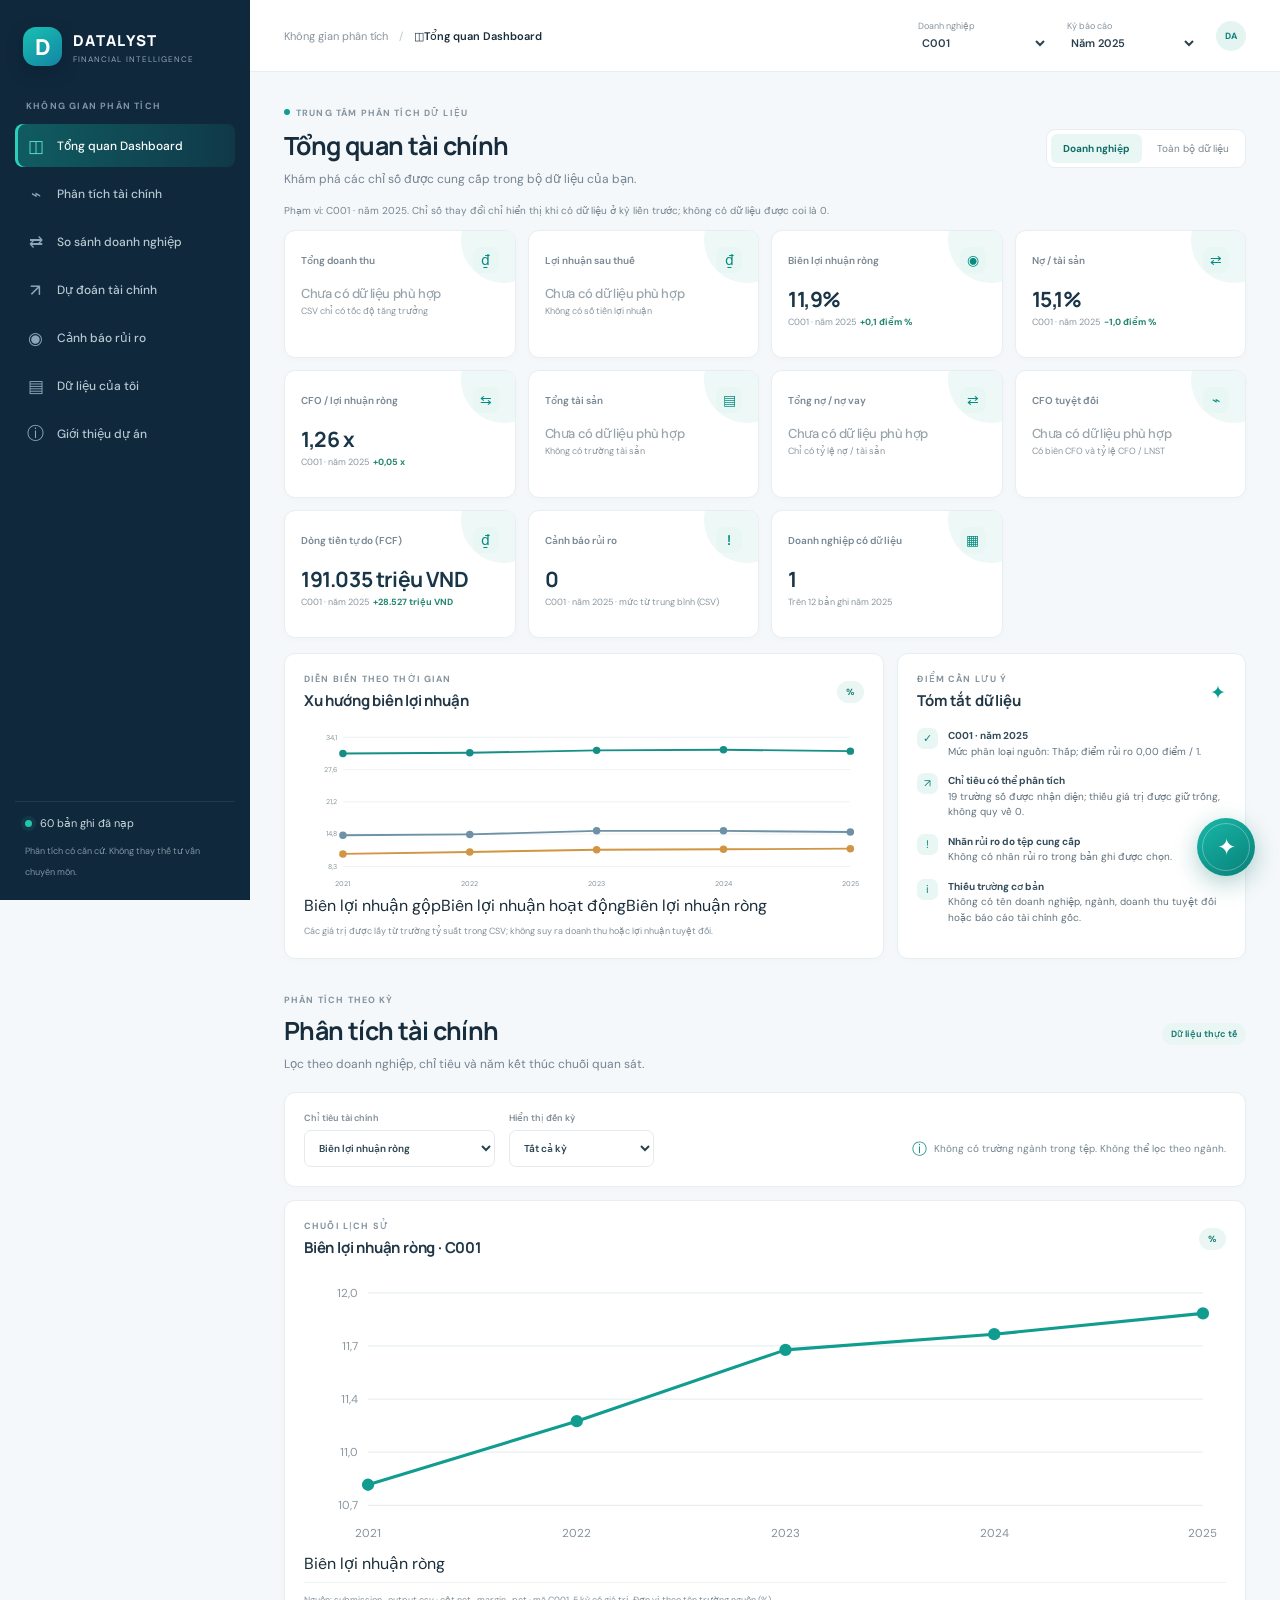
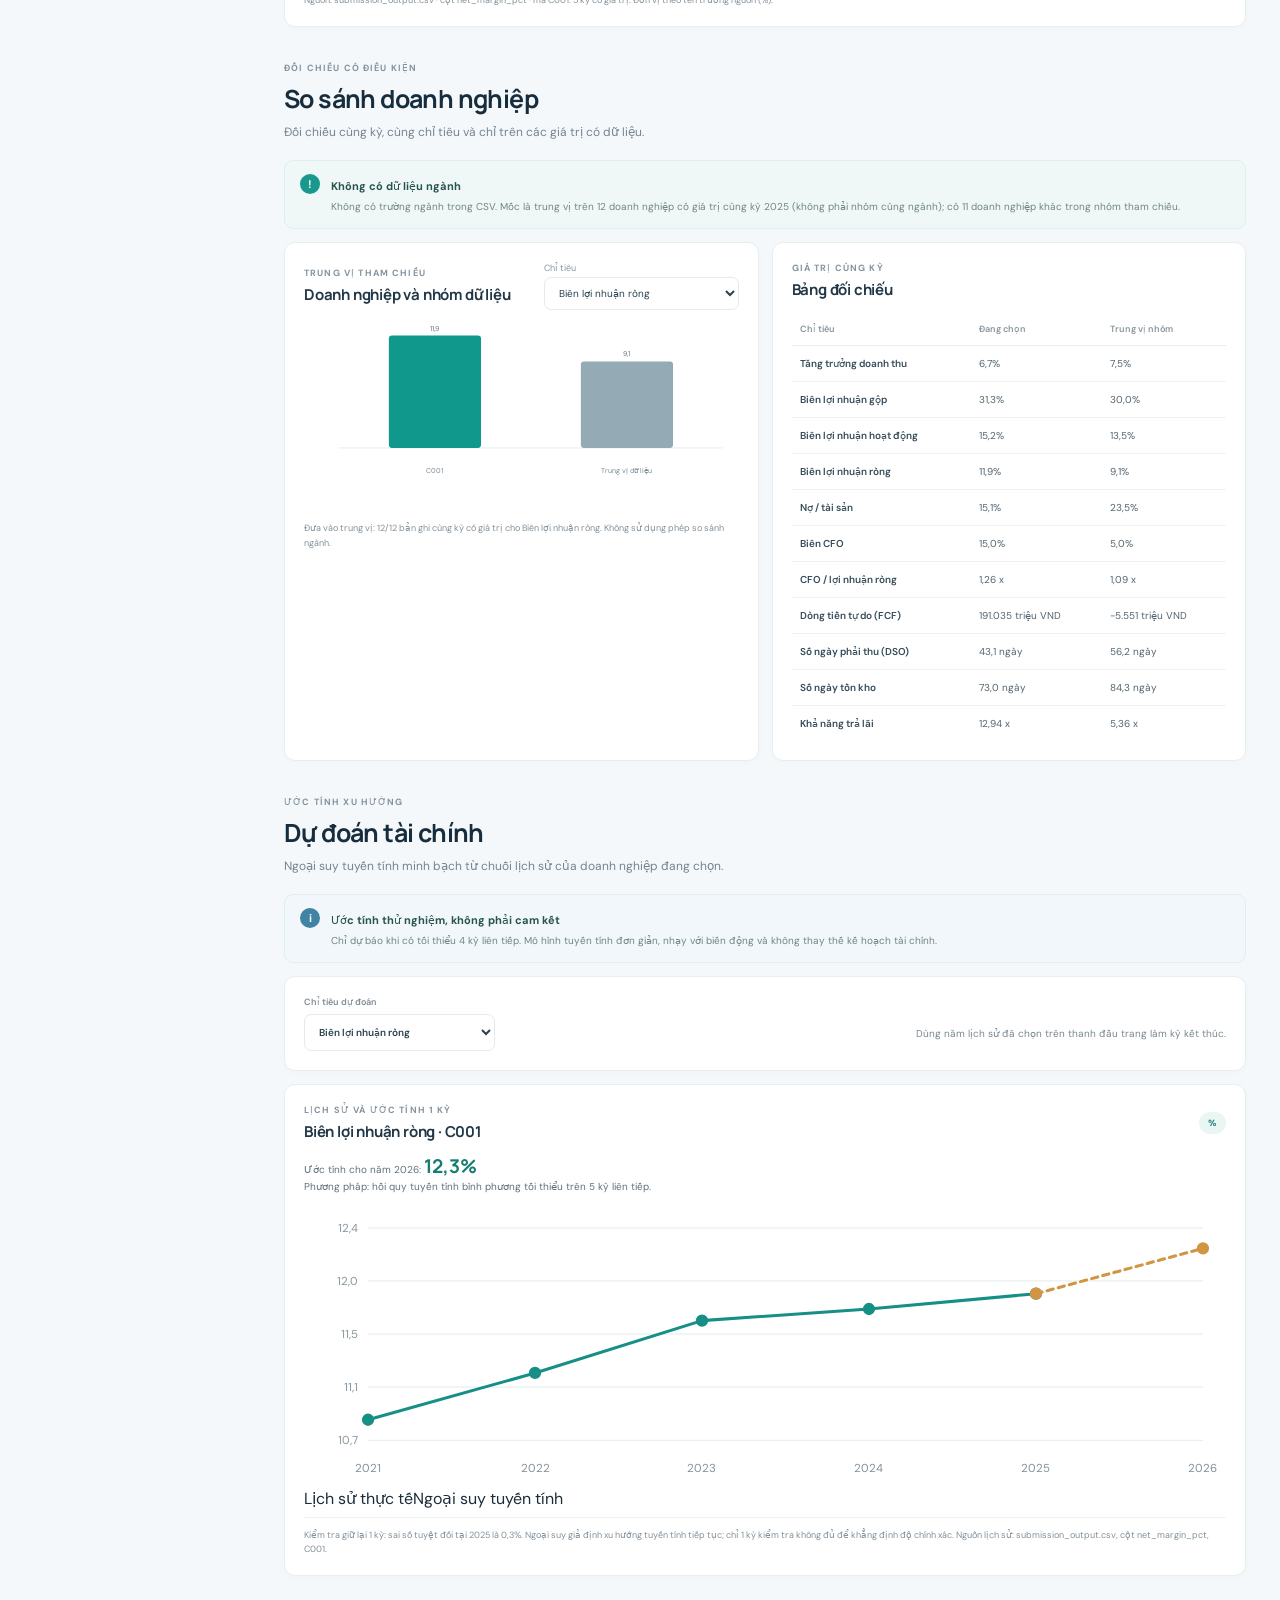
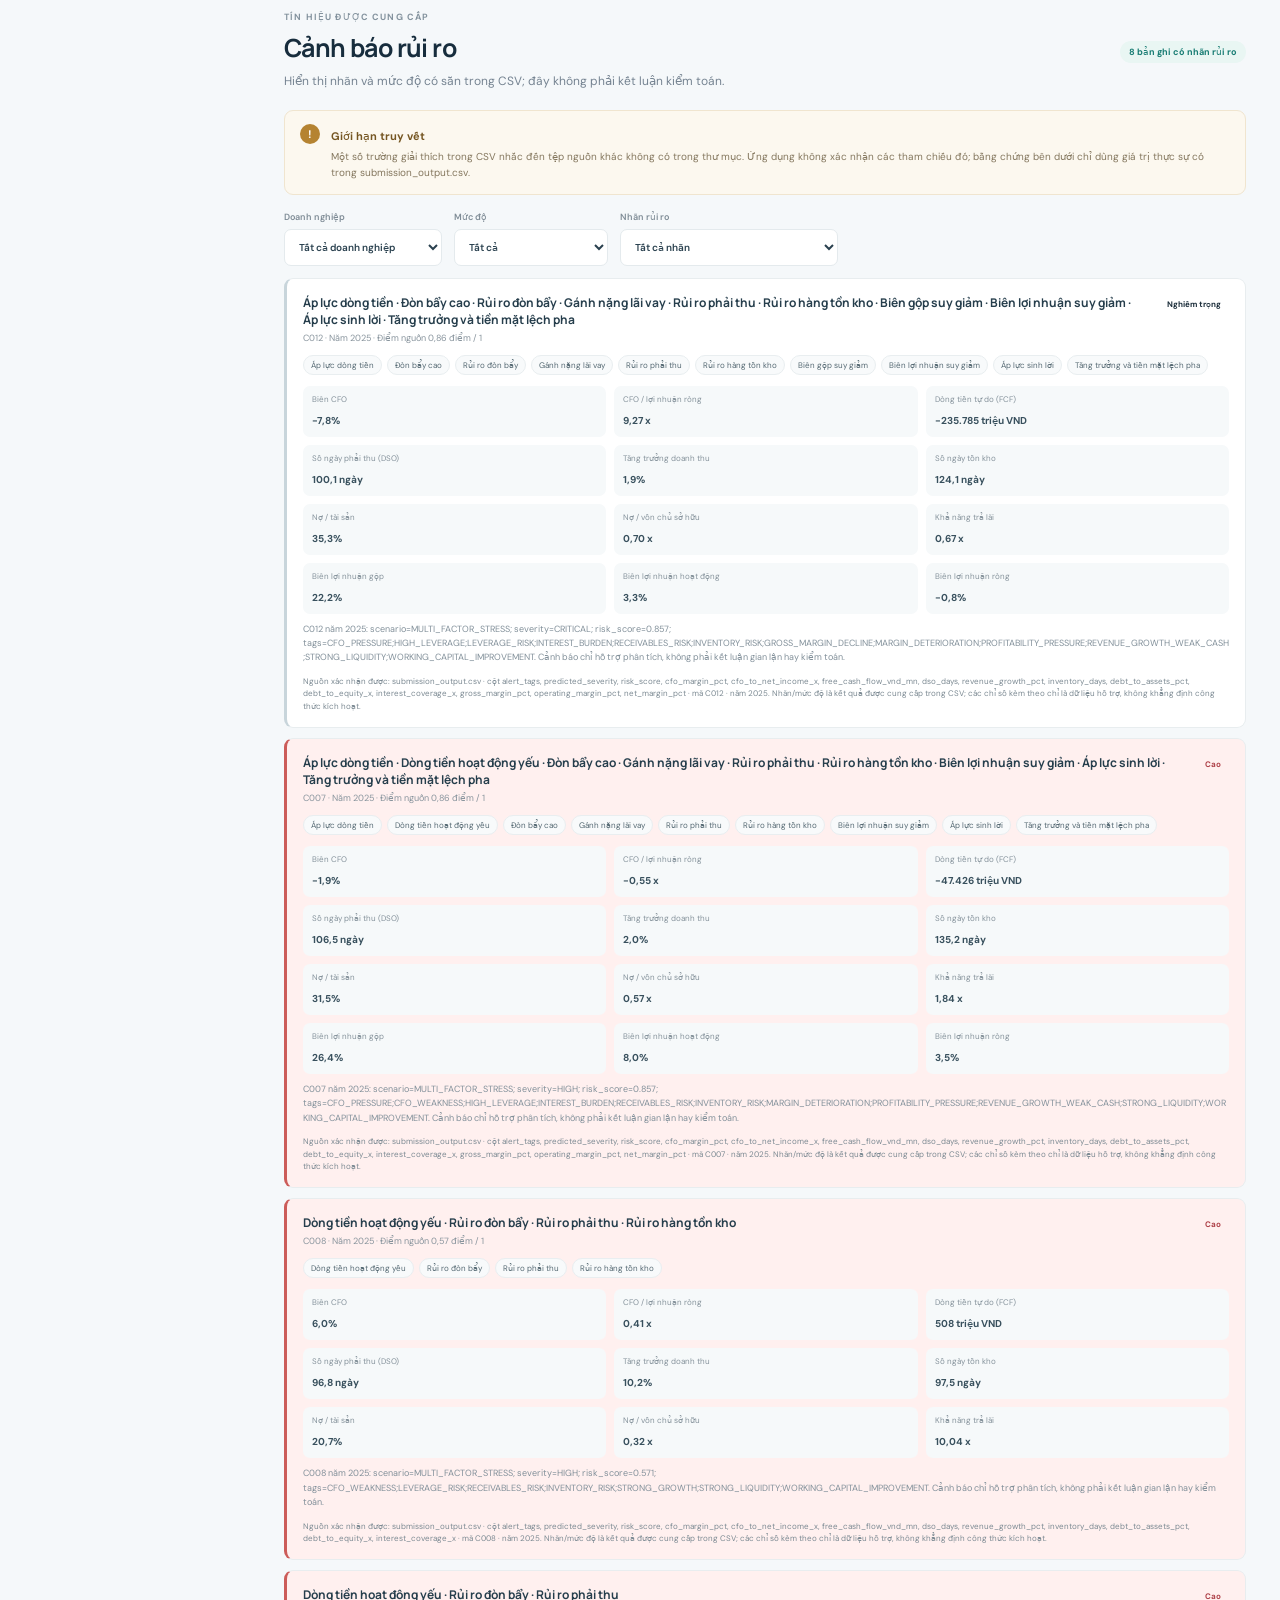
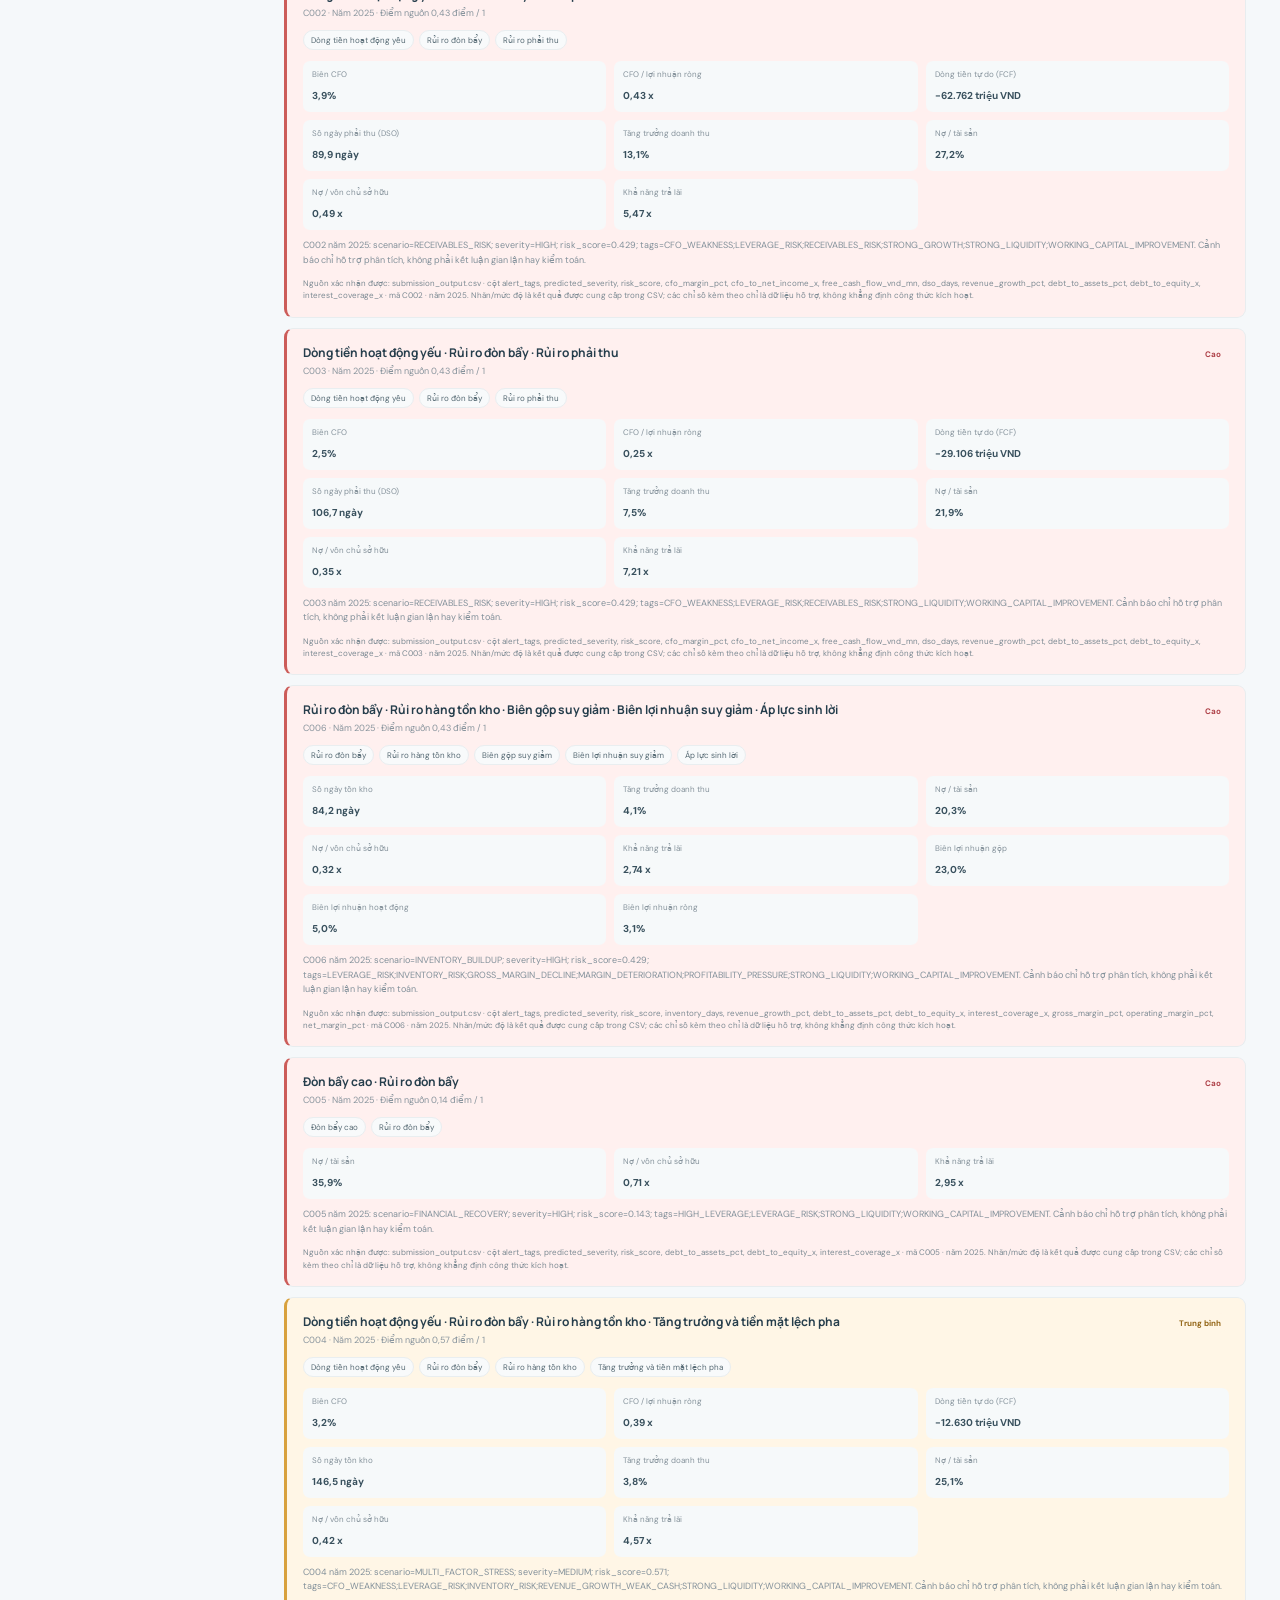
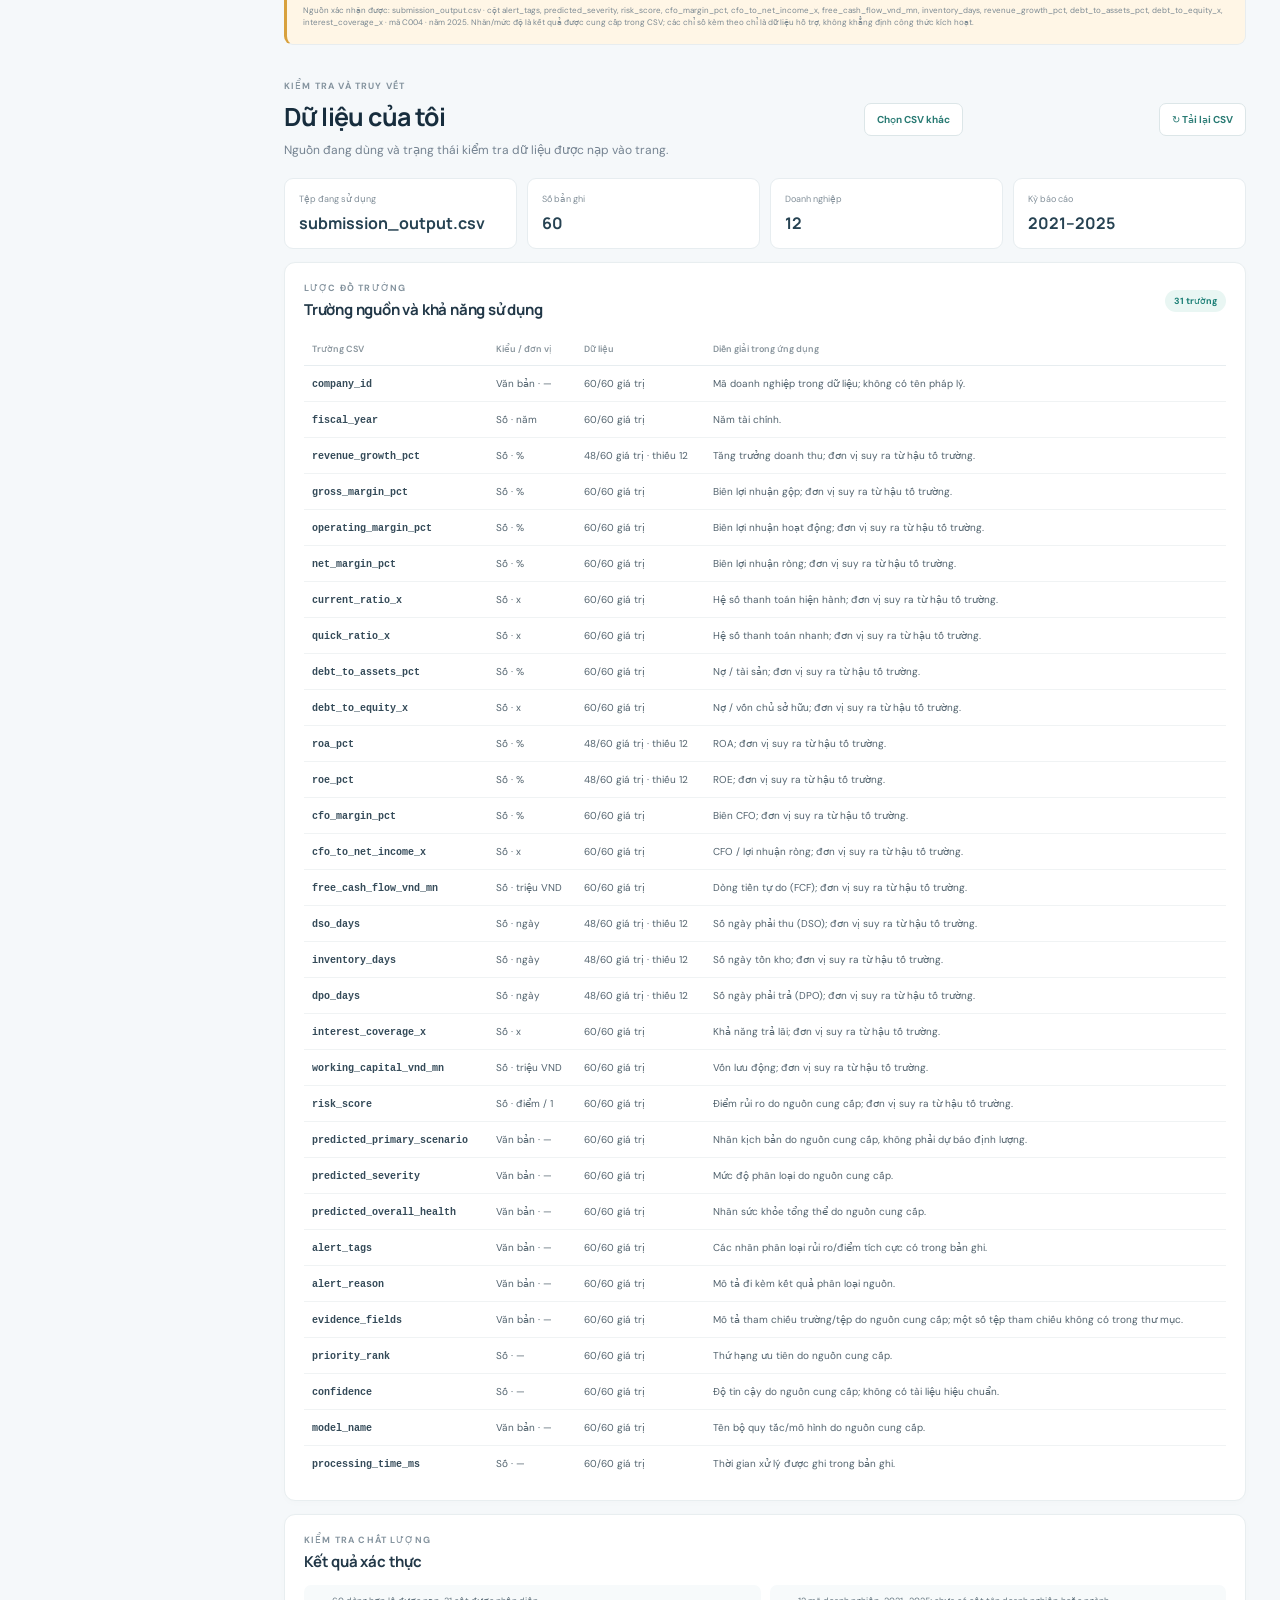
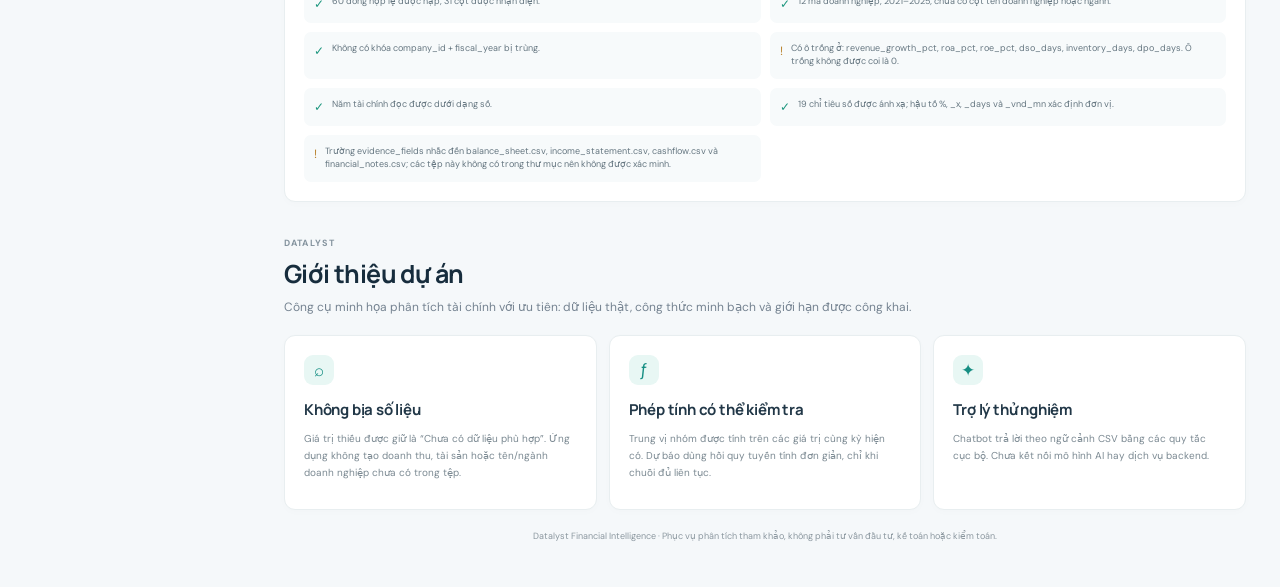
==== index.html @ f33bc35b "first commit" ====
<!doctype html>
<html lang="vi">
<head>
  <meta charset="utf-8">
  <meta name="viewport" content="width=device-width, initial-scale=1">
  <meta name="theme-color" content="#0e2437">
  <title>Datalyst — Financial Intelligence</title>
  <link rel="stylesheet" href="style.css">
  <script src="app.js" defer></script>
</head>
<body>
  <div class="app-shell">
    <aside class="sidebar" id="sidebar">
      <a class="brand" href="#dashboard" aria-label="Datalyst — về Tổng quan">
        <span class="brand-mark">D</span>
        <span><strong>DATALYST</strong><small>FINANCIAL INTELLIGENCE</small></span>
      </a>
      <div class="sidebar-label">KHÔNG GIAN PHÂN TÍCH</div>
      <nav class="main-nav" aria-label="Điều hướng chính">
        <a class="nav-link active" href="#dashboard"><span class="nav-icon">◫</span>Tổng quan Dashboard</a>
        <a class="nav-link" href="#analysis"><span class="nav-icon">⌁</span>Phân tích tài chính</a>
        <a class="nav-link" href="#comparison"><span class="nav-icon">⇄</span>So sánh doanh nghiệp</a>
        <a class="nav-link" href="#forecast"><span class="nav-icon">↗</span>Dự đoán tài chính</a>
        <a class="nav-link" href="#alerts"><span class="nav-icon">◉</span>Cảnh báo rủi ro</a>
        <a class="nav-link" href="#data"><span class="nav-icon">▤</span>Dữ liệu của tôi</a>
        <a class="nav-link" href="#about"><span class="nav-icon">ⓘ</span>Giới thiệu dự án</a>
      </nav>
      <div class="sidebar-bottom">
        <div class="data-status"><span class="status-dot"></span><span id="sidebarStatus">Đang tải dữ liệu</span></div>
        <small>Phân tích có căn cứ. Không thay thế tư vấn chuyên môn.</small>
      </div>
    </aside>

    <main class="main-content">
      <header class="topbar">
        <button class="icon-button menu-button" id="menuButton" type="button" aria-label="Mở điều hướng">☰</button>
        <div class="breadcrumb">Không gian phân tích <span>/</span> <strong id="currentSection">Tổng quan</strong></div>
        <div class="topbar-filters">
          <label class="compact-filter"><span>Doanh nghiệp</span><select id="companyFilter" aria-label="Chọn doanh nghiệp"></select></label>
          <label class="compact-filter"><span>Kỳ báo cáo</span><select id="yearFilter" aria-label="Chọn kỳ báo cáo"></select></label>
          <div class="avatar">DA</div>
        </div>
      </header>

      <div id="loadError" class="load-error hidden" role="alert"></div>
      <div id="appContent">
        <section class="page-section" id="dashboard">
          <div class="welcome-row">
            <div>
              <div class="eyebrow"><span class="eyebrow-dot"></span>TRUNG TÂM PHÂN TÍCH DỮ LIỆU</div>
              <h1>Tổng quan tài chính</h1>
              <p class="section-intro">Khám phá các chỉ số được cung cấp trong bộ dữ liệu của bạn.</p>
            </div>
            <div class="scope-switch" role="group" aria-label="Phạm vi số liệu">
              <button class="scope-button active" data-scope="company" type="button">Doanh nghiệp</button>
              <button class="scope-button" data-scope="group" type="button">Toàn bộ dữ liệu</button>
            </div>
          </div>
          <div class="scope-note" id="scopeNote"></div>
          <div class="kpi-grid" id="kpiGrid"></div>
          <div class="dashboard-grid">
            <article class="panel trend-panel">
              <div class="panel-heading">
                <div><div class="eyebrow">DIỄN BIẾN THEO THỜI GIAN</div><h2>Xu hướng biên lợi nhuận</h2></div>
                <span class="unit-pill">%</span>
              </div>
              <div id="dashboardChart" class="chart-wrap"></div>
              <p class="chart-footnote">Các giá trị được lấy từ trường tỷ suất trong CSV; không suy ra doanh thu hoặc lợi nhuận tuyệt đối.</p>
            </article>
            <article class="panel insight-panel">
              <div class="panel-heading"><div><div class="eyebrow">ĐIỂM CẦN LƯU Ý</div><h2>Tóm tắt dữ liệu</h2></div><span class="panel-icon">✦</span></div>
              <div id="dashboardInsight" class="insight-list"></div>
            </article>
          </div>
        </section>

        <section class="page-section" id="analysis">
          <div class="section-heading">
            <div><div class="eyebrow">PHÂN TÍCH THEO KỲ</div><h1>Phân tích tài chính</h1><p class="section-intro">Lọc theo doanh nghiệp, chỉ tiêu và năm kết thúc chuỗi quan sát.</p></div>
            <span class="section-tag">Dữ liệu thực tế</span>
          </div>
          <div class="panel filter-panel">
            <label class="field-label">Chỉ tiêu tài chính<select id="analysisMetric"></select></label>
            <label class="field-label">Hiển thị đến kỳ<select id="analysisYear"></select></label>
            <div class="industry-notice"><span>ⓘ</span><span>Không có trường ngành trong tệp. Không thể lọc theo ngành.</span></div>
          </div>
          <article class="panel">
            <div class="panel-heading">
              <div><div class="eyebrow">CHUỖI LỊCH SỬ</div><h2 id="analysisChartTitle">Xu hướng chỉ tiêu</h2></div>
              <span class="unit-pill" id="analysisUnit"></span>
            </div>
            <div id="analysisChart" class="chart-wrap"></div>
            <div class="source-note" id="analysisSource"></div>
          </article>
        </section>

        <section class="page-section" id="comparison">
          <div class="section-heading">
            <div><div class="eyebrow">ĐỐI CHIẾU CÓ ĐIỀU KIỆN</div><h1>So sánh doanh nghiệp</h1><p class="section-intro">Đối chiếu cùng kỳ, cùng chỉ tiêu và chỉ trên các giá trị có dữ liệu.</p></div>
          </div>
          <div class="notice-banner"><span class="notice-icon">!</span><div><strong>Không có dữ liệu ngành</strong><p id="comparisonNotice">Nhóm tham chiếu bên dưới là toàn bộ doanh nghiệp có dữ liệu trong tệp, không phải nhóm cùng ngành.</p></div></div>
          <div class="comparison-layout">
            <article class="panel compare-chart-panel">
              <div class="panel-heading"><div><div class="eyebrow">TRUNG VỊ THAM CHIẾU</div><h2>Doanh nghiệp và nhóm dữ liệu</h2></div><label class="mini-select"><span>Chỉ tiêu</span><select id="comparisonMetric"></select></label></div>
              <div id="comparisonChart" class="chart-wrap"></div>
              <p class="chart-footnote" id="comparisonCounts"></p>
            </article>
            <article class="panel compare-table-panel">
              <div class="panel-heading"><div><div class="eyebrow">GIÁ TRỊ CÙNG KỲ</div><h2>Bảng đối chiếu</h2></div></div>
              <div class="table-scroll"><table><thead><tr><th>Chỉ tiêu</th><th>Đang chọn</th><th>Trung vị nhóm</th></tr></thead><tbody id="comparisonTable"></tbody></table></div>
            </article>
          </div>
        </section>

        <section class="page-section" id="forecast">
          <div class="section-heading">
            <div><div class="eyebrow">ƯỚC TÍNH XU HƯỚNG</div><h1>Dự đoán tài chính</h1><p class="section-intro">Ngoại suy tuyến tính minh bạch từ chuỗi lịch sử của doanh nghiệp đang chọn.</p></div>
          </div>
          <div class="notice-banner forecast-banner"><span class="notice-icon">i</span><div><strong>Ước tính thử nghiệm, không phải cam kết</strong><p>Chỉ dự báo khi có tối thiểu 4 kỳ liên tiếp. Mô hình tuyến tính đơn giản, nhạy với biến động và không thay thế kế hoạch tài chính.</p></div></div>
          <div class="panel filter-panel">
            <label class="field-label">Chỉ tiêu dự đoán<select id="forecastMetric"></select></label>
            <div class="industry-notice">Dùng năm lịch sử đã chọn trên thanh đầu trang làm kỳ kết thúc.</div>
          </div>
          <article class="panel">
            <div class="panel-heading"><div><div class="eyebrow">LỊCH SỬ VÀ ƯỚC TÍNH 1 KỲ</div><h2 id="forecastTitle">Dự báo xu hướng</h2></div><span class="unit-pill" id="forecastUnit"></span></div>
            <div id="forecastResult" class="forecast-result"></div>
            <div id="forecastChart" class="chart-wrap"></div>
            <div class="source-note" id="forecastDetails"></div>
          </article>
        </section>

        <section class="page-section" id="alerts">
          <div class="section-heading">
            <div><div class="eyebrow">TÍN HIỆU ĐƯỢC CUNG CẤP</div><h1>Cảnh báo rủi ro</h1><p class="section-intro">Hiển thị nhãn và mức độ có sẵn trong CSV; đây không phải kết luận kiểm toán.</p></div>
            <span class="section-tag" id="alertCount"></span>
          </div>
          <div class="notice-banner warning-banner"><span class="notice-icon">!</span><div><strong>Giới hạn truy vết</strong><p>Một số trường giải thích trong CSV nhắc đến tệp nguồn khác không có trong thư mục. Ứng dụng không xác nhận các tham chiếu đó; bằng chứng bên dưới chỉ dùng giá trị thực sự có trong submission_output.csv.</p></div></div>
          <div class="alert-toolbar">
            <label class="field-label">Doanh nghiệp<select id="alertCompany"></select></label>
            <label class="field-label">Mức độ<select id="alertSeverity"><option value="all">Tất cả</option><option value="HIGH">Cao / Nghiêm trọng</option><option value="MEDIUM">Trung bình</option><option value="LOW">Thấp</option></select></label>
            <label class="field-label">Nhãn rủi ro<select id="alertTag"><option value="all">Tất cả nhãn</option></select></label>
          </div>
          <div id="alertsList" class="alerts-list"></div>
        </section>

        <section class="page-section" id="data">
          <div class="section-heading">
            <div><div class="eyebrow">KIỂM TRA VÀ TRUY VẾT</div><h1>Dữ liệu của tôi</h1><p class="section-intro">Nguồn đang dùng và trạng thái kiểm tra dữ liệu được nạp vào trang.</p></div>
            <button class="secondary-button" id="chooseFileButton" type="button">Chọn CSV khác</button>
            <button class="secondary-button" id="reloadButton" type="button">↻ Tải lại CSV</button>
          </div>
          <div class="data-overview" id="dataOverview"></div>
          <article class="panel">
            <div class="panel-heading"><div><div class="eyebrow">LƯỢC ĐỒ TRƯỜNG</div><h2>Trường nguồn và khả năng sử dụng</h2></div><span class="section-tag" id="fieldCount"></span></div>
            <div class="table-scroll"><table><thead><tr><th>Trường CSV</th><th>Kiểu / đơn vị</th><th>Dữ liệu</th><th>Diễn giải trong ứng dụng</th></tr></thead><tbody id="fieldTable"></tbody></table></div>
          </article>
          <article class="panel data-quality-panel">
            <div class="panel-heading"><div><div class="eyebrow">KIỂM TRA CHẤT LƯỢNG</div><h2>Kết quả xác thực</h2></div></div>
            <div id="qualityChecks" class="quality-list"></div>
          </article>
        </section>

        <section class="page-section about-section" id="about">
          <div class="section-heading"><div><div class="eyebrow">DATALYST</div><h1>Giới thiệu dự án</h1><p class="section-intro">Công cụ minh họa phân tích tài chính với ưu tiên: dữ liệu thật, công thức minh bạch và giới hạn được công khai.</p></div></div>
          <div class="about-grid">
            <article class="panel"><span class="about-icon">⌕</span><h2>Không bịa số liệu</h2><p>Giá trị thiếu được giữ là “Chưa có dữ liệu phù hợp”. Ứng dụng không tạo doanh thu, tài sản hoặc tên/ngành doanh nghiệp chưa có trong tệp.</p></article>
            <article class="panel"><span class="about-icon">ƒ</span><h2>Phép tính có thể kiểm tra</h2><p>Trung vị nhóm được tính trên các giá trị cùng kỳ hiện có. Dự báo dùng hồi quy tuyến tính đơn giản, chỉ khi chuỗi đủ liên tục.</p></article>
            <article class="panel"><span class="about-icon">✦</span><h2>Trợ lý thử nghiệm</h2><p>Chatbot trả lời theo ngữ cảnh CSV bằng các quy tắc cục bộ. Chưa kết nối mô hình AI hay dịch vụ backend.</p></article>
          </div>
          <div class="footer-note">Datalyst Financial Intelligence · Phục vụ phân tích tham khảo, không phải tư vấn đầu tư, kế toán hoặc kiểm toán.</div>
        </section>
      </div>
    </main>
  </div>

  <div class="sidebar-scrim" id="sidebarScrim"></div>
  <div class="chat-widget">
    <section class="chat-window hidden" id="chatWindow" aria-label="Trò chuyện với Datalyst AI" aria-hidden="true">
      <header class="chat-header"><div class="chat-brand"><span class="chat-avatar">✦</span><div><strong>Datalyst AI</strong><small>Trợ lý dữ liệu · Bản thử nghiệm</small></div></div><button class="chat-close" id="chatClose" type="button" aria-label="Đóng cửa sổ chat">×</button></header>
      <div class="chat-disclaimer">Trả lời tự động từ dữ liệu cục bộ; chưa kết nối mô hình AI.</div>
      <div class="chat-messages" id="chatMessages" aria-live="polite"></div>
      <div class="chat-suggestions" id="chatSuggestions"><button type="button">Biên lợi nhuận hiện tại?</button><button type="button">Có cảnh báo nào?</button></div>
      <form class="chat-form" id="chatForm"><textarea id="chatInput" rows="1" aria-label="Nhập câu hỏi" placeholder="Hỏi về chỉ tiêu trong dữ liệu…"></textarea><button type="submit" aria-label="Gửi tin nhắn">➤</button></form>
    </section>
    <button class="chat-toggle" id="chatToggle" type="button" aria-label="Mở Datalyst AI" aria-expanded="false"><span class="chat-toggle-icon">✦</span><span class="chat-pulse"></span></button>
  </div>
</body>
</html>
---- style.css ----
@import url('https://fonts.googleapis.com/css2?family=DM+Sans:wght@400;500;600;700&family=Manrope:wght@400;500;600;700;800&display=swap');

:root {
  color-scheme: light;
  --navy: #10283c;
  --navy-2: #193d55;
  --teal: #0f9e91;
  --teal-dark: #087f76;
  --teal-soft: #e8f7f4;
  --ink: #1b2d3a;
  --muted: #758391;
  --line: #e7edf0;
  --surface: #fff;
  --canvas: #f5f8fa;
  --red: #c84b54;
  --amber: #b47b20;
  --green: #20856e;
  font-family: 'DM Sans', 'Segoe UI', sans-serif;
  background: var(--canvas);
  color: var(--ink);
  font-synthesis: none;
}

* { box-sizing: border-box; }
html { scroll-behavior: smooth; scroll-padding-top: 86px; }
body { margin: 0; min-width: 320px; background: var(--canvas); }
button, select, textarea { font: inherit; }
button, select { cursor: pointer; }
button:focus-visible, a:focus-visible, select:focus-visible, textarea:focus-visible { outline: 3px solid #75d4c8; outline-offset: 2px; }

.app-shell { min-height: 100vh; }
.sidebar { width: 250px; position: fixed; inset: 0 auto 0 0; z-index: 20; display: flex; flex-direction: column; padding: 25px 15px 18px; background: var(--navy); color: #dbe7ed; }
.brand { display: flex; gap: 11px; align-items: center; padding: 2px 8px 34px; color: white; text-decoration: none; }
.brand-mark { display: grid; place-items: center; width: 39px; height: 39px; border-radius: 13px; color: #fff; background: linear-gradient(145deg, #19c1b2, #1384a4); font: 800 22px Manrope, sans-serif; box-shadow: 0 6px 16px #071c2d66; }
.brand strong { display: block; font: 800 15px Manrope, sans-serif; letter-spacing: 1.35px; }
.brand small { display: block; margin-top: 3px; color: #91a7b5; font-size: 8px; letter-spacing: 1.05px; }
.sidebar-label { padding: 0 11px 12px; color: #7f96a5; font-size: 9px; font-weight: 700; letter-spacing: 1.2px; }
.main-nav { display: grid; gap: 5px; }
.nav-link { min-height: 43px; display: flex; align-items: center; gap: 12px; padding: 0 11px; border-radius: 8px; color: #b9c9d2; text-decoration: none; font-size: 12px; font-weight: 500; transition: color .15s ease, background .15s ease; }
.nav-link:hover { color: white; background: #ffffff0e; }
.nav-link.active { color: white; background: linear-gradient(90deg, #0f9e9170, #0f9e9124); box-shadow: inset 3px 0 #2bd0bd; }
.nav-icon { width: 19px; color: #8ba6b6; font-size: 17px; text-align: center; }
.nav-link.active .nav-icon { color: #57e0d0; }
.sidebar-bottom { margin-top: auto; padding: 14px 10px 2px; border-top: 1px solid #ffffff14; }
.data-status { display: flex; align-items: center; gap: 8px; margin-bottom: 8px; color: #c6d7de; font-size: 11px; }
.status-dot { width: 7px; height: 7px; border-radius: 50%; background: #27c5a7; box-shadow: 0 0 0 4px #27c5a71a; }
.sidebar-bottom small { color: #7f95a3; font-size: 9px; line-height: 1.5; }

.main-content { min-height: 100vh; margin-left: 250px; }
.topbar { height: 72px; position: sticky; top: 0; z-index: 10; display: flex; align-items: center; justify-content: space-between; padding: 0 34px; border-bottom: 1px solid var(--line); background: #ffffffed; backdrop-filter: blur(12px); }
.breadcrumb { color: #87939d; font-size: 11px; }
.breadcrumb span { margin: 0 8px; color: #bbc4ca; }
.breadcrumb strong { color: var(--ink); font-weight: 600; }
.topbar-filters { display: flex; align-items: center; gap: 19px; }
.compact-filter { display: grid; gap: 3px; min-width: 130px; }
.compact-filter span, .mini-select span { color: #89959e; font-size: 9px; }
.compact-filter select { max-width: 170px; padding: 0 20px 0 0; border: 0; outline: none; color: #2b414f; background: transparent; font-size: 11px; font-weight: 600; }
.avatar { display: grid; place-items: center; width: 30px; height: 30px; border-radius: 50%; color: #117f78; background: #e3f4f1; font-size: 9px; font-weight: 700; }
.menu-button { display: none !important; }
.icon-button { border: 0; background: transparent; }

#appContent { width: min(100%, 1420px); margin: 0 auto; padding: 0 34px 45px; }
.page-section { padding-top: 35px; scroll-margin-top: 72px; }
.welcome-row, .section-heading { display: flex; align-items: flex-end; justify-content: space-between; gap: 22px; margin-bottom: 20px; }
.welcome-row { align-items: center; }
h1, h2, p { margin-top: 0; }
h1 { margin-bottom: 7px; color: #172d3d; font: 700 25px Manrope, sans-serif; letter-spacing: -.6px; }
h2 { margin: 5px 0 0; color: #213747; font: 700 15px Manrope, sans-serif; letter-spacing: -.2px; }
.section-intro { max-width: 650px; margin-bottom: 0; color: var(--muted); font-size: 12px; line-height: 1.6; }
.eyebrow { color: #84939e; font-size: 9px; font-weight: 700; letter-spacing: 1.15px; }
.welcome-row .eyebrow { margin-bottom: 9px; }
.eyebrow-dot { display: inline-block; width: 6px; height: 6px; margin: 0 6px 1px 0; border-radius: 50%; background: var(--teal); }
.scope-switch { display: flex; gap: 3px; padding: 4px; border: 1px solid var(--line); border-radius: 9px; background: #fff; }
.scope-button { padding: 8px 12px; border: 0; border-radius: 6px; color: #7b8992; background: transparent; font-size: 10px; }
.scope-button.active { color: #126d68; background: var(--teal-soft); font-weight: 700; }
.scope-note { margin: -5px 0 13px; color: #758591; font-size: 10px; }
.kpi-grid { display: grid; grid-template-columns: repeat(4, minmax(0, 1fr)); gap: 12px; }
.kpi-card { min-height: 128px; position: relative; overflow: hidden; padding: 16px 16px 13px; border: 1px solid #e9eef0; border-radius: 11px; background: var(--surface); box-shadow: 0 2px 7px #17374b05; }
.kpi-card::after { position: absolute; top: -34px; right: -32px; width: 86px; height: 86px; border-radius: 50%; background: #eef8f6; content: ''; }
.kpi-top { position: relative; z-index: 1; display: flex; align-items: center; justify-content: space-between; gap: 6px; color: #778692; font-size: 10px; font-weight: 600; }
.kpi-icon { display: grid; place-items: center; width: 26px; height: 26px; border-radius: 8px; color: #078c80; background: #e8f7f4; font-size: 14px; }
.kpi-value { margin: 12px 0 3px; color: #193548; font: 700 21px Manrope, sans-serif; letter-spacing: -.4px; }
.kpi-meta { color: #8a969f; font-size: 9px; }
.kpi-change { margin-left: 4px; font-weight: 700; }
.change-positive { color: var(--green); }
.change-negative { color: var(--red); }
.kpi-card.unavailable .kpi-value { color: #97a3ab; font: 500 13px 'DM Sans', sans-serif; }
.dashboard-grid { display: grid; grid-template-columns: minmax(0, 1.55fr) minmax(270px, .9fr); gap: 13px; margin-top: 15px; }
.panel { min-width: 0; padding: 19px; border: 1px solid #e8eef0; border-radius: 11px; background: var(--surface); box-shadow: 0 2px 8px #17374b04; }
.panel-heading { display: flex; align-items: center; justify-content: space-between; gap: 16px; margin-bottom: 13px; }
.unit-pill, .section-tag { flex: none; padding: 5px 9px; border-radius: 30px; color: #197d74; background: #e9f6f3; font-size: 9px; font-weight: 700; }
.panel-icon { color: #0b9b8e; font-size: 19px; }
.chart-wrap { min-height: 190px; position: relative; }
.chart-wrap svg { display: block; width: 100%; height: auto; overflow: visible; }
.chart-empty { min-height: 170px; display: grid; place-items: center; padding: 20px; color: #8b979f; text-align: center; font-size: 11px; line-height: 1.6; }
.chart-footnote, .source-note { margin: 8px 0 0; color: #82909a; font-size: 9px; line-height: 1.6; }
.source-note { padding-top: 10px; border-top: 1px solid #eff2f3; }
.insight-list { display: grid; gap: 14px; padding-top: 4px; }
.insight-item { display: flex; gap: 10px; color: #62727d; font-size: 10px; line-height: 1.55; }
.insight-bullet { flex: none; display: grid; place-items: center; width: 21px; height: 21px; border-radius: 7px; color: #16887d; background: #e8f7f4; font-size: 11px; }
.insight-item strong { color: #344b59; }

.section-heading { align-items: center; margin-bottom: 18px; }
.section-heading .eyebrow { margin-bottom: 7px; }
.filter-panel { display: flex; align-items: flex-end; gap: 14px; margin-bottom: 13px; }
.field-label { min-width: 145px; display: grid; gap: 6px; color: #7f8c96; font-size: 9px; font-weight: 600; }
.field-label select, .mini-select select { min-height: 37px; padding: 0 30px 0 10px; border: 1px solid #e4eaed; border-radius: 7px; color: #2a414f; background: #fff; font-size: 10px; }
.industry-notice { display: flex; align-items: center; gap: 7px; min-height: 36px; margin-left: auto; color: #778791; font-size: 10px; }
.industry-notice span:first-child { color: #158d83; font-size: 15px; }
.filter-panel + .panel { margin-top: 0; }
.mini-select { display: grid; gap: 3px; min-width: 145px; }
.mini-select select { min-height: 33px; }
.notice-banner { display: flex; gap: 11px; align-items: flex-start; margin-bottom: 13px; padding: 13px 15px; border: 1px solid #e0eeec; border-radius: 9px; background: #f0f8f7; }
.notice-icon { flex: none; display: grid; place-items: center; width: 20px; height: 20px; border-radius: 50%; color: white; background: #19998d; font-size: 11px; font-weight: 700; }
.notice-banner strong { color: #28534f; font-size: 11px; }
.notice-banner p { margin: 4px 0 0; color: #708580; font-size: 10px; line-height: 1.6; }
.comparison-layout { display: grid; grid-template-columns: 1fr 1fr; gap: 13px; }
.comparison-layout .panel { min-height: 260px; }
.table-scroll { width: 100%; overflow-x: auto; }
table { width: 100%; border-collapse: collapse; text-align: left; }
th { padding: 10px 8px; border-bottom: 1px solid var(--line); color: #88949c; font-size: 9px; font-weight: 600; white-space: nowrap; }
td { padding: 11px 8px; border-bottom: 1px solid #f0f3f4; color: #52636e; font-size: 10px; }
tbody tr:last-child td { border-bottom: 0; }
td:first-child { color: #354b59; font-weight: 600; }
.table-empty { padding: 20px 8px; color: #8b979f; line-height: 1.5; }
.forecast-banner { background: #f1f7fb; border-color: #e1edf4; }
.forecast-banner .notice-icon { background: #4183a3; }
.forecast-result { min-height: 42px; margin: -2px 0 10px; color: #5f707b; font-size: 10px; line-height: 1.65; }
.forecast-result strong { color: #1e716a; }
.forecast-result .forecast-number { color: #177d72; font: 700 19px Manrope, sans-serif; }
.warning-banner { border-color: #f0e5cf; background: #fcf8ef; }
.warning-banner .notice-icon { background: #b58331; }
.warning-banner strong { color: #755622; }
.warning-banner p { color: #84775e; }
.alert-toolbar { display: flex; gap: 12px; margin: 16px 0 12px; }
.alerts-list { display: grid; gap: 10px; }
.alert-card { min-width: 0; overflow-wrap: anywhere; padding: 15px 16px; border: 1px solid #e8edef; border-left: 3px solid #c8d5db; border-radius: 9px; background: white; }
.alerts-list { min-width: 0; }
.alert-card.severity-HIGH { border-left-color: #cc5c59; }
.alert-card.severity-MEDIUM { border-left-color: #d8a13d; }
.alert-card.severity-LOW { border-left-color: #38a58a; }
.alert-title-row { display: flex; justify-content: space-between; gap: 12px; align-items: flex-start; }
.alert-title-row h3 { margin: 0 0 4px; color: #263e4c; font: 700 12px Manrope, sans-serif; }
.alert-subtitle { color: #88949d; font-size: 9px; }
.severity-badge { flex: none; padding: 5px 8px; border-radius: 20px; font-size: 8px; font-weight: 700; }
.severity-HIGH { color: #ae4048; background: #fff0ef; }
.severity-MEDIUM { color: #936516; background: #fff6e6; }
.severity-LOW { color: #17755f; background: #eaf7f1; }
.alert-tags { display: flex; flex-wrap: wrap; gap: 5px; margin: 11px 0; }
.alert-tag { padding: 4px 7px; border: 1px solid #e9eef0; border-radius: 20px; color: #546872; background: #f8fafb; font-size: 8px; }
.alert-evidence { display: grid; grid-template-columns: repeat(3, minmax(0, 1fr)); gap: 8px; margin-top: 9px; }
.evidence-chip { padding: 8px 9px; border-radius: 7px; background: #f6f9fa; }
.evidence-chip span { display: block; margin-bottom: 4px; color: #85929b; font-size: 8px; }
.evidence-chip strong { color: #38505d; font-size: 10px; }
.trace-line { margin-top: 10px; color: #7b8992; font-size: 8px; line-height: 1.55; overflow-wrap: anywhere; }
.no-alerts { padding: 25px; border: 1px dashed #dfe7e9; border-radius: 9px; color: #7f8c94; background: #fff; font-size: 11px; text-align: center; line-height: 1.6; }
.data-overview { display: grid; grid-template-columns: repeat(4, minmax(0, 1fr)); gap: 10px; margin-bottom: 13px; }
.data-stat { min-width: 0; padding: 14px; border: 1px solid var(--line); border-radius: 9px; background: #fff; }
.data-stat span { display: block; color: #83909a; font-size: 9px; }
.data-stat strong { display: block; overflow: hidden; margin-top: 7px; color: #264252; font: 700 16px Manrope, sans-serif; text-overflow: ellipsis; white-space: nowrap; }
.data-quality-panel { margin-top: 13px; }
.quality-list { display: grid; grid-template-columns: repeat(2, minmax(0, 1fr)); gap: 9px; }
.quality-item { display: flex; gap: 8px; padding: 10px; border-radius: 7px; background: #f7fafb; color: #657680; font-size: 9px; line-height: 1.5; }
.quality-item .check { flex: none; color: #1c967e; font-size: 12px; }
.quality-item .check.warn { color: #ba8532; }
.about-grid { display: grid; grid-template-columns: repeat(3, minmax(0, 1fr)); gap: 12px; }
.about-grid .panel { min-height: 175px; }
.about-icon { display: grid; place-items: center; width: 30px; height: 30px; margin-bottom: 14px; border-radius: 9px; color: #168e83; background: #e8f7f4; font-size: 17px; }
.about-grid p { margin: 10px 0 0; color: #7b8992; font-size: 10px; line-height: 1.7; }
.footer-note { margin-top: 20px; color: #8b979f; font-size: 9px; text-align: center; }
.secondary-button { padding: 9px 12px; border: 1px solid #dce6e8; border-radius: 7px; color: #287a73; background: white; font-size: 10px; font-weight: 700; }
.secondary-button:hover { background: #f0f8f7; }
.load-error { margin: 22px 34px 0; padding: 16px; border: 1px solid #f0c8c6; border-radius: 9px; color: #963c40; background: #fff3f2; font-size: 12px; line-height: 1.6; }
.hidden { display: none !important; }

.chat-widget { position: fixed; right: 25px; bottom: 24px; z-index: 50; display: flex; flex-direction: column; align-items: flex-end; gap: 12px; }
.chat-toggle { width: 58px; height: 58px; position: relative; display: grid; place-items: center; border: 0; border-radius: 50%; color: white; background: linear-gradient(145deg, #19b9a9, #087f78); box-shadow: 0 7px 24px #0d736b55; }
.chat-toggle:hover { transform: translateY(-2px); box-shadow: 0 10px 26px #0d736b66; }
.chat-toggle-icon { position: relative; z-index: 1; font-size: 23px; }
.chat-pulse { position: absolute; inset: 5px; border: 1px solid #ffffff4d; border-radius: 50%; }
.chat-window { width: 360px; height: min(500px, calc(100dvh - 115px)); min-height: 320px; display: flex; flex-direction: column; overflow: hidden; border: 1px solid #dce7e9; border-radius: 15px; background: #fff; box-shadow: 0 15px 55px #1233462b; animation: chat-in .16s ease-out; }
@keyframes chat-in { from { opacity: 0; transform: translateY(8px); } to { opacity: 1; transform: translateY(0); } }
.chat-header { display: flex; align-items: center; justify-content: space-between; padding: 13px 15px; color: white; background: var(--navy); }
.chat-brand { display: flex; align-items: center; gap: 9px; }
.chat-avatar { display: grid; place-items: center; width: 30px; height: 30px; border-radius: 10px; color: white; background: #12a998; }
.chat-brand strong { display: block; font: 700 12px Manrope, sans-serif; }
.chat-brand small { display: block; margin-top: 3px; color: #afc4ce; font-size: 8px; }
.chat-close { width: 27px; height: 27px; border: 0; border-radius: 50%; color: #d4e2e7; background: #ffffff18; font-size: 19px; line-height: 1; }
.chat-disclaimer { padding: 7px 12px; color: #738b91; background: #f2f8f7; font-size: 8px; text-align: center; }
.chat-messages { flex: 1; display: flex; flex-direction: column; gap: 9px; overflow: auto; padding: 13px 12px; }
.chat-message { max-width: 88%; padding: 9px 11px; border-radius: 11px; color: #536570; background: #f1f5f6; font-size: 10px; line-height: 1.6; white-space: pre-wrap; overflow-wrap: anywhere; }
.chat-message.user { align-self: flex-end; color: #fff; background: #137f78; }
.chat-message.system { align-self: flex-start; }
.chat-suggestions { display: flex; gap: 6px; overflow: auto; padding: 0 12px 9px; }
.chat-suggestions button { flex: none; padding: 6px 8px; border: 1px solid #dcebe8; border-radius: 20px; color: #278078; background: white; font-size: 8px; }
.chat-form { display: flex; align-items: flex-end; gap: 8px; padding: 10px; border-top: 1px solid #edf1f2; }
.chat-form textarea { flex: 1; max-height: 100px; min-height: 37px; resize: none; padding: 10px; border: 1px solid #e0e8ea; border-radius: 9px; color: #374e5b; font-size: 10px; line-height: 1.4; }
.chat-form textarea::placeholder { color: #a0abb1; }
.chat-form button { width: 37px; height: 37px; flex: none; border: 0; border-radius: 9px; color: white; background: #0e988c; font-size: 15px; }
.sidebar-scrim { display: none; }

@media (max-width: 1120px) {
  .sidebar { width: 222px; }
  .main-content { margin-left: 222px; }
  #appContent { padding-right: 23px; padding-left: 23px; }
  .topbar { padding: 0 23px; }
  .kpi-grid { grid-template-columns: repeat(2, minmax(0, 1fr)); }
}
@media (max-width: 800px) {
  .sidebar { transform: translateX(-100%); transition: transform .2s ease; }
  .sidebar.open { transform: translateX(0); }
  .sidebar-scrim.open { position: fixed; inset: 0; z-index: 19; display: block; background: #0e243766; }
  .main-content { margin-left: 0; }
  .menu-button { display: inline-grid !important; place-items: center; width: 34px; height: 34px; margin-right: 10px; color: #38515f; font-size: 18px; }
  .topbar { height: 62px; justify-content: flex-start; padding: 0 15px; }
  .topbar-filters { gap: 9px; margin-left: auto; }
  .compact-filter { min-width: 0; max-width: 130px; }
  .compact-filter select { max-width: 125px; font-size: 10px; }
  .avatar { display: none; }
  #appContent { padding: 0 17px 35px; }
  .dashboard-grid, .comparison-layout { grid-template-columns: 1fr; }
  .welcome-row { align-items: flex-start; flex-direction: column; }
  .section-heading { align-items: flex-start; }
  .data-overview { grid-template-columns: repeat(2, minmax(0, 1fr)); }
  .about-grid { grid-template-columns: 1fr; }
}
@media (max-width: 520px) {
  h1 { font-size: 22px; }
  .breadcrumb { font-size: 10px; }
  .breadcrumb span, .breadcrumb:not(:has(strong)) { display: none; }
  .topbar-filters { gap: 7px; }
  .compact-filter { max-width: 105px; }
  .compact-filter span { font-size: 8px; }
  .compact-filter select { max-width: 105px; font-size: 9px; }
  #appContent { padding-right: 12px; padding-left: 12px; }
  .page-section { padding-top: 25px; }
  .kpi-grid { gap: 8px; }
  .kpi-card { min-height: 116px; padding: 12px; }
  .kpi-value { font-size: 18px; }
  .panel { padding: 14px; }
  .compare-chart-panel .panel-heading { align-items: stretch; flex-direction: column; }
  .compare-chart-panel .mini-select, .compare-chart-panel .mini-select select { width: 100%; }
  .filter-panel { align-items: stretch; flex-direction: column; }
  .field-label { width: 100%; }
  .industry-notice { margin-left: 0; }
  .alert-toolbar { flex-direction: column; }
  .alert-evidence { grid-template-columns: repeat(2, minmax(0, 1fr)); }
  .quality-list { grid-template-columns: 1fr; }
  .chat-widget { right: 14px; bottom: 14px; gap: 10px; }
  .chat-toggle { width: 54px; height: 54px; }
  .chat-window { width: min(360px, calc(100vw - 54px)); height: min(470px, calc(100dvh - 92px)); }
  .load-error { margin: 14px 12px 0; }
}
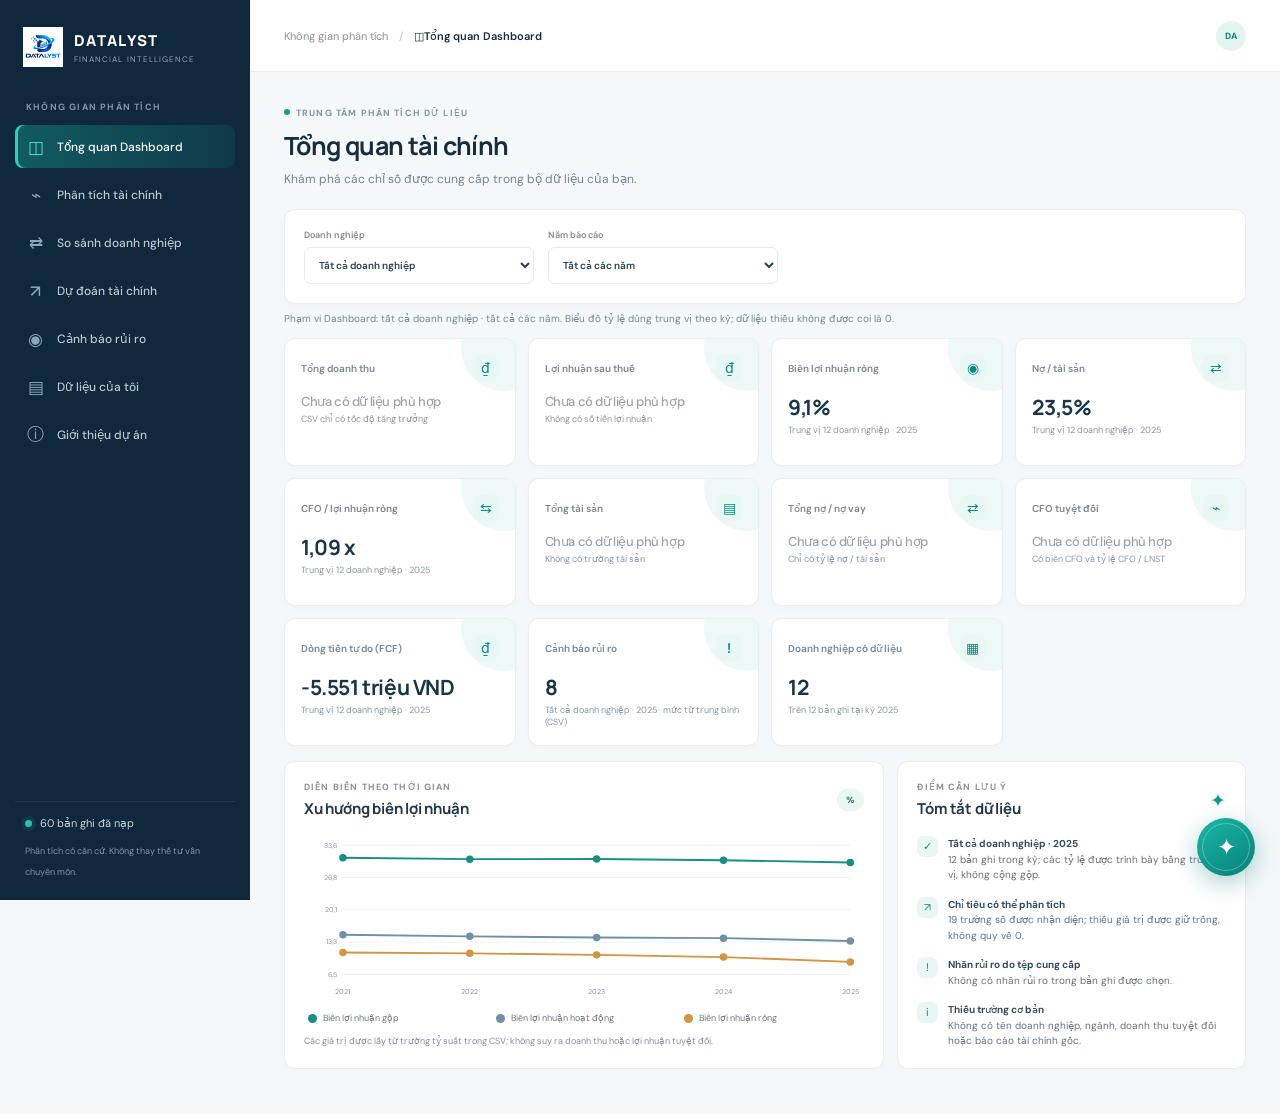
==== commit 21b23ec4: "Update Datalyst website" ====
--- a/index.html
+++ b/index.html
@@ -12,7 +12,7 @@
   <div class="app-shell">
     <aside class="sidebar" id="sidebar">
       <a class="brand" href="#dashboard" aria-label="Datalyst — về Tổng quan">
-        <span class="brand-mark">D</span>
+        <img class="brand-logo" src="logo.png" alt="Logo Datalyst" />
         <span><strong>DATALYST</strong><small>FINANCIAL INTELLIGENCE</small></span>
       </a>
       <div class="sidebar-label">KHÔNG GIAN PHÂN TÍCH</div>
@@ -36,8 +36,6 @@
         <button class="icon-button menu-button" id="menuButton" type="button" aria-label="Mở điều hướng">☰</button>
         <div class="breadcrumb">Không gian phân tích <span>/</span> <strong id="currentSection">Tổng quan</strong></div>
         <div class="topbar-filters">
-          <label class="compact-filter"><span>Doanh nghiệp</span><select id="companyFilter" aria-label="Chọn doanh nghiệp"></select></label>
-          <label class="compact-filter"><span>Kỳ báo cáo</span><select id="yearFilter" aria-label="Chọn kỳ báo cáo"></select></label>
           <div class="avatar">DA</div>
         </div>
       </header>
@@ -51,10 +49,10 @@
               <h1>Tổng quan tài chính</h1>
               <p class="section-intro">Khám phá các chỉ số được cung cấp trong bộ dữ liệu của bạn.</p>
             </div>
-            <div class="scope-switch" role="group" aria-label="Phạm vi số liệu">
-              <button class="scope-button active" data-scope="company" type="button">Doanh nghiệp</button>
-              <button class="scope-button" data-scope="group" type="button">Toàn bộ dữ liệu</button>
-            </div>
+          </div>
+          <div class="panel filter-panel screen-filters">
+            <label class="field-label">Doanh nghiệp<select id="dashboardCompany"></select></label>
+            <label class="field-label">Năm báo cáo<select id="dashboardYear"></select></label>
           </div>
           <div class="scope-note" id="scopeNote"></div>
           <div class="kpi-grid" id="kpiGrid"></div>
@@ -81,7 +79,8 @@
           </div>
           <div class="panel filter-panel">
             <label class="field-label">Chỉ tiêu tài chính<select id="analysisMetric"></select></label>
-            <label class="field-label">Hiển thị đến kỳ<select id="analysisYear"></select></label>
+            <label class="field-label">Năm báo cáo<select id="analysisYear"></select></label>
+            <div class="field-label company-multiselect"><span>Doanh nghiệp trên biểu đồ</span><details id="analysisCompanyPicker"><summary id="analysisCompanySummary">Tất cả doanh nghiệp</summary><div id="analysisCompanies" class="company-options"></div></details></div>
             <div class="industry-notice"><span>ⓘ</span><span>Không có trường ngành trong tệp. Không thể lọc theo ngành.</span></div>
           </div>
           <article class="panel">
@@ -99,6 +98,7 @@
             <div><div class="eyebrow">ĐỐI CHIẾU CÓ ĐIỀU KIỆN</div><h1>So sánh doanh nghiệp</h1><p class="section-intro">Đối chiếu cùng kỳ, cùng chỉ tiêu và chỉ trên các giá trị có dữ liệu.</p></div>
           </div>
           <div class="notice-banner"><span class="notice-icon">!</span><div><strong>Không có dữ liệu ngành</strong><p id="comparisonNotice">Nhóm tham chiếu bên dưới là toàn bộ doanh nghiệp có dữ liệu trong tệp, không phải nhóm cùng ngành.</p></div></div>
+          <div class="panel filter-panel screen-filters"><label class="field-label">Năm báo cáo<select id="comparisonYear"></select></label><div class="industry-notice">Tất cả doanh nghiệp có dữ liệu hợp lệ được đối chiếu.</div></div>
           <div class="comparison-layout">
             <article class="panel compare-chart-panel">
               <div class="panel-heading"><div><div class="eyebrow">TRUNG VỊ THAM CHIẾU</div><h2>Doanh nghiệp và nhóm dữ liệu</h2></div><label class="mini-select"><span>Chỉ tiêu</span><select id="comparisonMetric"></select></label></div>
@@ -107,7 +107,7 @@
             </article>
             <article class="panel compare-table-panel">
               <div class="panel-heading"><div><div class="eyebrow">GIÁ TRỊ CÙNG KỲ</div><h2>Bảng đối chiếu</h2></div></div>
-              <div class="table-scroll"><table><thead><tr><th>Chỉ tiêu</th><th>Đang chọn</th><th>Trung vị nhóm</th></tr></thead><tbody id="comparisonTable"></tbody></table></div>
+              <div class="table-scroll"><table><thead><tr><th>Chỉ tiêu</th><th>Trung vị doanh nghiệp</th><th>Số DN có dữ liệu</th></tr></thead><tbody id="comparisonTable"></tbody></table></div>
             </article>
           </div>
         </section>
@@ -119,7 +119,8 @@
           <div class="notice-banner forecast-banner"><span class="notice-icon">i</span><div><strong>Ước tính thử nghiệm, không phải cam kết</strong><p>Chỉ dự báo khi có tối thiểu 4 kỳ liên tiếp. Mô hình tuyến tính đơn giản, nhạy với biến động và không thay thế kế hoạch tài chính.</p></div></div>
           <div class="panel filter-panel">
             <label class="field-label">Chỉ tiêu dự đoán<select id="forecastMetric"></select></label>
-            <div class="industry-notice">Dùng năm lịch sử đã chọn trên thanh đầu trang làm kỳ kết thúc.</div>
+            <label class="field-label">Doanh nghiệp<select id="forecastCompany"></select></label>
+            <label class="field-label">Năm kết thúc lịch sử<select id="forecastYear"></select></label>
           </div>
           <article class="panel">
             <div class="panel-heading"><div><div class="eyebrow">LỊCH SỬ VÀ ƯỚC TÍNH 1 KỲ</div><h2 id="forecastTitle">Dự báo xu hướng</h2></div><span class="unit-pill" id="forecastUnit"></span></div>
@@ -137,6 +138,7 @@
           <div class="notice-banner warning-banner"><span class="notice-icon">!</span><div><strong>Giới hạn truy vết</strong><p>Một số trường giải thích trong CSV nhắc đến tệp nguồn khác không có trong thư mục. Ứng dụng không xác nhận các tham chiếu đó; bằng chứng bên dưới chỉ dùng giá trị thực sự có trong submission_output.csv.</p></div></div>
           <div class="alert-toolbar">
             <label class="field-label">Doanh nghiệp<select id="alertCompany"></select></label>
+            <label class="field-label">Năm báo cáo<select id="alertYear"></select></label>
             <label class="field-label">Mức độ<select id="alertSeverity"><option value="all">Tất cả</option><option value="HIGH">Cao / Nghiêm trọng</option><option value="MEDIUM">Trung bình</option><option value="LOW">Thấp</option></select></label>
             <label class="field-label">Nhãn rủi ro<select id="alertTag"><option value="all">Tất cả nhãn</option></select></label>
           </div>
@@ -149,6 +151,7 @@
             <button class="secondary-button" id="chooseFileButton" type="button">Chọn CSV khác</button>
             <button class="secondary-button" id="reloadButton" type="button">↻ Tải lại CSV</button>
           </div>
+          <div class="panel filter-panel screen-filters"><label class="field-label">Doanh nghiệp<select id="dataCompany"></select></label><label class="field-label">Năm báo cáo<select id="dataYear"></select></label></div>
           <div class="data-overview" id="dataOverview"></div>
           <article class="panel">
             <div class="panel-heading"><div><div class="eyebrow">LƯỢC ĐỒ TRƯỜNG</div><h2>Trường nguồn và khả năng sử dụng</h2></div><span class="section-tag" id="fieldCount"></span></div>
@@ -179,7 +182,7 @@
       <header class="chat-header"><div class="chat-brand"><span class="chat-avatar">✦</span><div><strong>Datalyst AI</strong><small>Trợ lý dữ liệu · Bản thử nghiệm</small></div></div><button class="chat-close" id="chatClose" type="button" aria-label="Đóng cửa sổ chat">×</button></header>
       <div class="chat-disclaimer">Trả lời tự động từ dữ liệu cục bộ; chưa kết nối mô hình AI.</div>
       <div class="chat-messages" id="chatMessages" aria-live="polite"></div>
-      <div class="chat-suggestions" id="chatSuggestions"><button type="button">Biên lợi nhuận hiện tại?</button><button type="button">Có cảnh báo nào?</button></div>
+      <div class="chat-suggestions" id="chatSuggestions" aria-label="Câu hỏi gợi ý"></div>
       <form class="chat-form" id="chatForm"><textarea id="chatInput" rows="1" aria-label="Nhập câu hỏi" placeholder="Hỏi về chỉ tiêu trong dữ liệu…"></textarea><button type="submit" aria-label="Gửi tin nhắn">➤</button></form>
     </section>
     <button class="chat-toggle" id="chatToggle" type="button" aria-label="Mở Datalyst AI" aria-expanded="false"><span class="chat-toggle-icon">✦</span><span class="chat-pulse"></span></button>
--- a/style.css
+++ b/style.css
@@ -31,6 +31,7 @@
 .app-shell { min-height: 100vh; }
 .sidebar { width: 250px; position: fixed; inset: 0 auto 0 0; z-index: 20; display: flex; flex-direction: column; padding: 25px 15px 18px; background: var(--navy); color: #dbe7ed; }
 .brand { display: flex; gap: 11px; align-items: center; padding: 2px 8px 34px; color: white; text-decoration: none; }
+.brand-logo { width: 40px; height: 40px; flex: none; object-fit: contain; }
 .brand-mark { display: grid; place-items: center; width: 39px; height: 39px; border-radius: 13px; color: #fff; background: linear-gradient(145deg, #19c1b2, #1384a4); font: 800 22px Manrope, sans-serif; box-shadow: 0 6px 16px #071c2d66; }
 .brand strong { display: block; font: 800 15px Manrope, sans-serif; letter-spacing: 1.35px; }
 .brand small { display: block; margin-top: 3px; color: #91a7b5; font-size: 8px; letter-spacing: 1.05px; }
@@ -60,7 +61,9 @@
 .icon-button { border: 0; background: transparent; }
 
 #appContent { width: min(100%, 1420px); margin: 0 auto; padding: 0 34px 45px; }
-.page-section { padding-top: 35px; scroll-margin-top: 72px; }
+.page-section { display: none; padding-top: 35px; scroll-margin-top: 72px; }
+.page-section.active-page { display: block; animation: screen-in .18s ease-out; }
+@keyframes screen-in { from { opacity: .72; transform: translateY(4px); } to { opacity: 1; transform: translateY(0); } }
 .welcome-row, .section-heading { display: flex; align-items: flex-end; justify-content: space-between; gap: 22px; margin-bottom: 20px; }
 .welcome-row { align-items: center; }
 h1, h2, p { margin-top: 0; }
@@ -92,6 +95,10 @@
 .panel-icon { color: #0b9b8e; font-size: 19px; }
 .chart-wrap { min-height: 190px; position: relative; }
 .chart-wrap svg { display: block; width: 100%; height: auto; overflow: visible; }
+.chart-scroll { max-width: 100%; overflow-x: auto; overflow-y: hidden; }
+.chart-legend { display: grid; grid-template-columns: repeat(auto-fit, minmax(105px, 1fr)); gap: 6px 12px; max-height: 82px; overflow-y: auto; margin-top: 7px; padding: 2px 4px; color: #677983; font-size: 9px; }
+.chart-legend span { display: flex; min-width: 0; align-items: center; gap: 6px; overflow: hidden; text-overflow: ellipsis; white-space: nowrap; }
+.chart-legend i { width: 9px; height: 9px; flex: none; border-radius: 50%; }
 .chart-empty { min-height: 170px; display: grid; place-items: center; padding: 20px; color: #8b979f; text-align: center; font-size: 11px; line-height: 1.6; }
 .chart-footnote, .source-note { margin: 8px 0 0; color: #82909a; font-size: 9px; line-height: 1.6; }
 .source-note { padding-top: 10px; border-top: 1px solid #eff2f3; }
@@ -105,11 +112,20 @@
 .filter-panel { display: flex; align-items: flex-end; gap: 14px; margin-bottom: 13px; }
 .field-label { min-width: 145px; display: grid; gap: 6px; color: #7f8c96; font-size: 9px; font-weight: 600; }
 .field-label select, .mini-select select { min-height: 37px; padding: 0 30px 0 10px; border: 1px solid #e4eaed; border-radius: 7px; color: #2a414f; background: #fff; font-size: 10px; }
+.field-label select[multiple] { min-height: 96px; padding: 6px 8px; }
 .industry-notice { display: flex; align-items: center; gap: 7px; min-height: 36px; margin-left: auto; color: #778791; font-size: 10px; }
 .industry-notice span:first-child { color: #158d83; font-size: 15px; }
 .filter-panel + .panel { margin-top: 0; }
 .mini-select { display: grid; gap: 3px; min-width: 145px; }
 .mini-select select { min-height: 33px; }
+.screen-filters { flex-wrap: wrap; }
+.screen-filters .field-label { width: min(230px, 100%); }
+.company-multiselect details { position: relative; min-width: 185px; }
+.company-multiselect summary { min-height: 37px; display: flex; align-items: center; padding: 0 30px 0 10px; overflow: hidden; border: 1px solid #e4eaed; border-radius: 7px; color: #2a414f; background: #fff; font-size: 10px; font-weight: 500; white-space: nowrap; text-overflow: ellipsis; cursor: pointer; }
+.company-options { position: absolute; top: calc(100% + 5px); left: 0; z-index: 15; width: min(260px, calc(100vw - 70px)); max-height: 245px; overflow: auto; padding: 7px; border: 1px solid #e1e9eb; border-radius: 8px; background: white; box-shadow: 0 10px 28px #17374b20; }
+.company-option { display: flex; align-items: center; gap: 8px; min-height: 31px; padding: 4px 7px; border-radius: 5px; color: #435965; font-size: 10px; cursor: pointer; }
+.company-option:hover { background: #f2f8f7; }
+.company-option input { accent-color: #118f84; }
 .notice-banner { display: flex; gap: 11px; align-items: flex-start; margin-bottom: 13px; padding: 13px 15px; border: 1px solid #e0eeec; border-radius: 9px; background: #f0f8f7; }
 .notice-icon { flex: none; display: grid; place-items: center; width: 20px; height: 20px; border-radius: 50%; color: white; background: #19998d; font-size: 11px; font-weight: 700; }
 .notice-banner strong { color: #28534f; font-size: 11px; }
@@ -170,6 +186,7 @@
 .footer-note { margin-top: 20px; color: #8b979f; font-size: 9px; text-align: center; }
 .secondary-button { padding: 9px 12px; border: 1px solid #dce6e8; border-radius: 7px; color: #287a73; background: white; font-size: 10px; font-weight: 700; }
 .secondary-button:hover { background: #f0f8f7; }
+.reset-filters { flex: none; white-space: nowrap; }
 .load-error { margin: 22px 34px 0; padding: 16px; border: 1px solid #f0c8c6; border-radius: 9px; color: #963c40; background: #fff3f2; font-size: 12px; line-height: 1.6; }
 .hidden { display: none !important; }
 
@@ -191,8 +208,10 @@
 .chat-message { max-width: 88%; padding: 9px 11px; border-radius: 11px; color: #536570; background: #f1f5f6; font-size: 10px; line-height: 1.6; white-space: pre-wrap; overflow-wrap: anywhere; }
 .chat-message.user { align-self: flex-end; color: #fff; background: #137f78; }
 .chat-message.system { align-self: flex-start; }
-.chat-suggestions { display: flex; gap: 6px; overflow: auto; padding: 0 12px 9px; }
-.chat-suggestions button { flex: none; padding: 6px 8px; border: 1px solid #dcebe8; border-radius: 20px; color: #278078; background: white; font-size: 8px; }
+.chat-suggestions { max-height: 112px; overflow: auto; padding: 0 12px 9px; }
+.suggestion-group { display: flex; flex-wrap: wrap; gap: 5px; margin-bottom: 7px; }
+.suggestion-group strong { width: 100%; color: #7d8d95; font-size: 8px; }
+.chat-suggestions button { padding: 5px 7px; border: 1px solid #dcebe8; border-radius: 12px; color: #278078; background: white; font-size: 8px; text-align: left; }
 .chat-form { display: flex; align-items: flex-end; gap: 8px; padding: 10px; border-top: 1px solid #edf1f2; }
 .chat-form textarea { flex: 1; max-height: 100px; min-height: 37px; resize: none; padding: 10px; border: 1px solid #e0e8ea; border-radius: 9px; color: #374e5b; font-size: 10px; line-height: 1.4; }
 .chat-form textarea::placeholder { color: #a0abb1; }
@@ -229,6 +248,7 @@
   .breadcrumb { font-size: 10px; }
   .breadcrumb span, .breadcrumb:not(:has(strong)) { display: none; }
   .topbar-filters { gap: 7px; }
+  .reset-filters { padding: 7px; font-size: 8px; }
   .compact-filter { max-width: 105px; }
   .compact-filter span { font-size: 8px; }
   .compact-filter select { max-width: 105px; font-size: 9px; }
@@ -242,6 +262,7 @@
   .compare-chart-panel .mini-select, .compare-chart-panel .mini-select select { width: 100%; }
   .filter-panel { align-items: stretch; flex-direction: column; }
   .field-label { width: 100%; }
+  .company-multiselect details, .screen-filters .field-label { width: 100%; }
   .industry-notice { margin-left: 0; }
   .alert-toolbar { flex-direction: column; }
   .alert-evidence { grid-template-columns: repeat(2, minmax(0, 1fr)); }
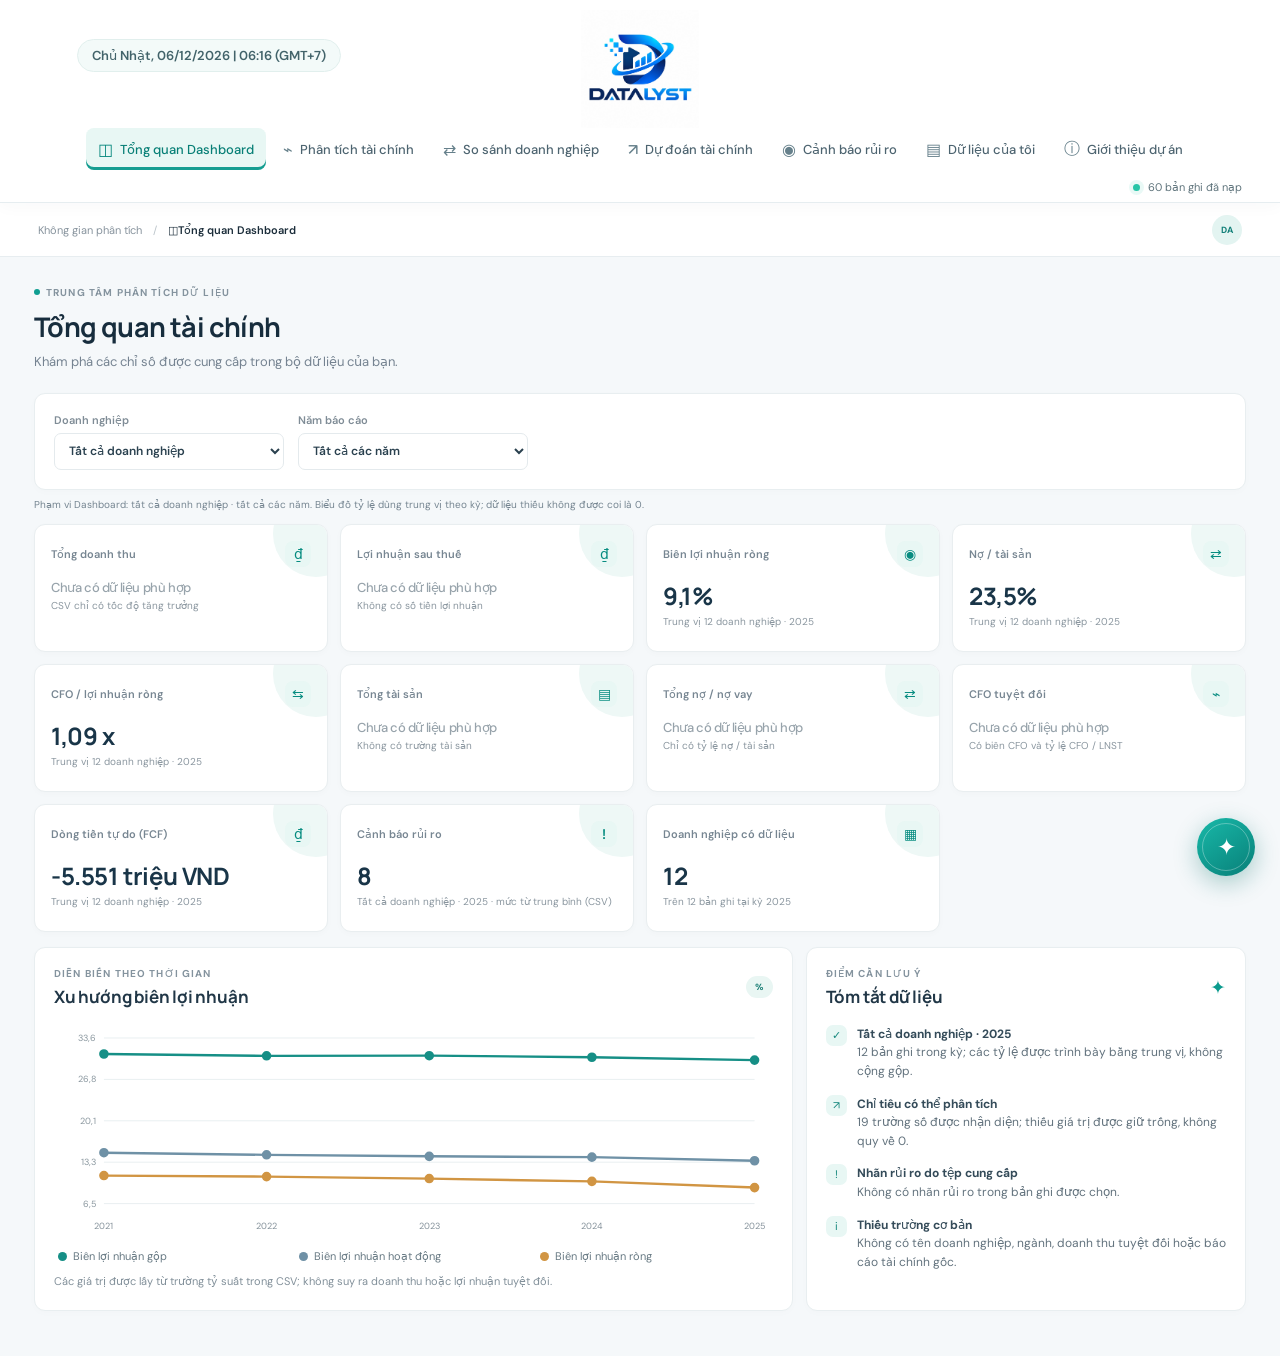
==== commit 892ce20b: "Update Datalyst website" ====
--- a/index.html
+++ b/index.html
@@ -11,9 +11,9 @@
 <body>
   <div class="app-shell">
     <aside class="sidebar" id="sidebar">
+      <div class="viet-clock" id="vietClock" aria-label="Ngày giờ Việt Nam" aria-live="off">Đang cập nhật thời gian…</div>
       <a class="brand" href="#dashboard" aria-label="Datalyst — về Tổng quan">
-        <img class="brand-logo" src="logo.png" alt="Logo Datalyst" />
-        <span><strong>DATALYST</strong><small>FINANCIAL INTELLIGENCE</small></span>
+        <img class="brand-logo" src="logo.png" alt="Datalyst — Financial Intelligence" />
       </a>
       <div class="sidebar-label">KHÔNG GIAN PHÂN TÍCH</div>
       <nav class="main-nav" aria-label="Điều hướng chính">
@@ -165,6 +165,19 @@
 
         <section class="page-section about-section" id="about">
           <div class="section-heading"><div><div class="eyebrow">DATALYST</div><h1>Giới thiệu dự án</h1><p class="section-intro">Công cụ minh họa phân tích tài chính với ưu tiên: dữ liệu thật, công thức minh bạch và giới hạn được công khai.</p></div></div>
+          <article class="panel team-intro">
+            <div class="eyebrow">CÙNG PHÁT TRIỂN GIẢI PHÁP</div>
+            <h2>Đội ngũ phát triển Datalyst</h2>
+            <p>Datalyst được phát triển bởi đội ngũ sinh viên cùng xây dựng giải pháp phân tích dữ liệu tài chính, hỗ trợ so sánh doanh nghiệp, nhận diện rủi ro và cung cấp thông tin phục vụ quyết định.</p>
+          </article>
+          <div class="team-grid" aria-label="Đội ngũ phát triển Datalyst">
+            <article class="team-card"><span class="member-avatar">NĐ</span><h3>Nguyễn Linh Đan</h3><p>CQ61/41.01</p></article>
+            <article class="team-card"><span class="member-avatar">HT</span><h3>Phạm Hà Trang</h3><p>CQ61/41.01</p></article>
+            <article class="team-card"><span class="member-avatar">NM</span><h3>Nguyễn Bá Nhật Minh</h3><p>CQ61/41.01</p></article>
+            <article class="team-card"><span class="member-avatar">ĐT</span><h3>Đinh Duy Tuấn</h3><p>CQ63.13.01.01</p></article>
+            <article class="team-card team-lead"><span class="member-avatar">ĐD</span><span class="team-badge">NHÓM TRƯỞNG</span><h3>Đỗ Bùi Thế Dương</h3><p>CQ63.13.01.01</p></article>
+            <article class="team-card"><span class="member-avatar">VA</span><h3>Lã Thị Vân Anh</h3><p>CQ63.13.01.01</p></article>
+          </div>
           <div class="about-grid">
             <article class="panel"><span class="about-icon">⌕</span><h2>Không bịa số liệu</h2><p>Giá trị thiếu được giữ là “Chưa có dữ liệu phù hợp”. Ứng dụng không tạo doanh thu, tài sản hoặc tên/ngành doanh nghiệp chưa có trong tệp.</p></article>
             <article class="panel"><span class="about-icon">ƒ</span><h2>Phép tính có thể kiểm tra</h2><p>Trung vị nhóm được tính trên các giá trị cùng kỳ hiện có. Dự báo dùng hồi quy tuyến tính đơn giản, chỉ khi chuỗi đủ liên tục.</p></article>
--- a/style.css
+++ b/style.css
@@ -190,6 +190,75 @@
 .load-error { margin: 22px 34px 0; padding: 16px; border: 1px solid #f0c8c6; border-radius: 9px; color: #963c40; background: #fff3f2; font-size: 12px; line-height: 1.6; }
 .hidden { display: none !important; }
 
+/* Compact brand header and horizontal primary navigation. */
+.app-shell { display: flex; flex-direction: column; }
+.sidebar { width: 100%; position: relative; inset: auto; z-index: 20; display: grid; grid-template-columns: 1fr auto; align-items: center; gap: 0 20px; padding: 10px clamp(16px, 3vw, 42px) 0; border-bottom: 1px solid #e6edf0; background: #fff; color: var(--ink); box-shadow: 0 3px 16px #17374b08; }
+.brand { grid-column: 1 / -1; justify-self: center; padding: 0; }
+.brand-logo { display: block; width: 174px; height: 78px; object-fit: contain; }
+.viet-clock { grid-column: 1 / -1; justify-self: center; margin: 0 0 12px; padding: 7px 14px; border: 1px solid #e1efed; border-radius: 999px; color: #42636a; background: #f3faf9; font-size: 13px; font-weight: 600; font-variant-numeric: tabular-nums; }
+.sidebar-label { display: none; }
+.main-nav { grid-column: 1 / -1; display: flex; justify-content: center; gap: 5px; min-width: 0; padding: 0 0 10px; }
+.nav-link { min-height: 42px; justify-content: center; gap: 7px; padding: 0 12px; border-radius: 8px; color: #4d6470; font-size: 13px; white-space: nowrap; }
+.nav-link:hover { color: #116e69; background: #eff8f7; }
+.nav-link.active { color: #087f76; background: #e8f7f4; box-shadow: inset 0 -3px #159d91; }
+.nav-icon { width: auto; color: #66808b; font-size: 16px; }
+.nav-link.active .nav-icon { color: #07877d; }
+.sidebar-bottom { grid-column: 1 / -1; justify-self: end; grid-row: 4; padding: 0 0 8px; border: 0; }
+.sidebar-bottom small { display: none; }
+.data-status { margin: 0; color: #5f747c; font-size: 11px; }
+.main-content { flex: 1; min-height: 0; margin-left: 0; }
+.topbar { top: 0; height: 54px; padding: 0 clamp(18px, 3vw, 42px); }
+.page-section { padding-top: 29px; }
+h1 { font-size: 27px; }
+h2 { font-size: 17px; }
+.section-intro { font-size: 13px; }
+.eyebrow { font-size: 10px; }
+.kpi-top { font-size: 11px; }
+.kpi-value { font-size: 24px; }
+.kpi-meta { font-size: 10px; }
+.field-label { font-size: 11px; }
+.field-label select, .mini-select select { font-size: 12px; }
+.chart-legend, .chart-footnote, .source-note { font-size: 11px; }
+.insight-item, td, .forecast-result { font-size: 12px; }
+th { font-size: 10px; }
+.team-intro { margin-bottom: 13px; }
+.team-intro h2 { margin-top: 6px; }
+.team-intro p { max-width: 850px; margin: 8px 0 0; color: #627581; font-size: 13px; line-height: 1.7; }
+.team-grid { display: grid; grid-template-columns: repeat(3, minmax(0, 1fr)); gap: 12px; margin-bottom: 18px; }
+.team-card { position: relative; min-width: 0; min-height: 142px; padding: 17px; border: 1px solid #e5ecef; border-radius: 11px; background: white; box-shadow: 0 4px 14px #17374b08; }
+.member-avatar { display: grid; place-items: center; width: 38px; height: 38px; margin-bottom: 12px; border-radius: 12px; color: #087f76; background: #e7f6f3; font: 700 13px Manrope, sans-serif; }
+.team-card h3 { margin: 0; color: #213b4a; font: 700 15px Manrope, sans-serif; overflow-wrap: anywhere; }
+.team-card p { margin: 5px 0 0; color: #71828c; font-size: 12px; }
+.team-lead { border-color: #b9e4de; background: linear-gradient(140deg, #fff, #f5fbfa); }
+.team-badge { position: absolute; top: 16px; right: 14px; padding: 5px 8px; border-radius: 20px; color: #16766e; background: #e5f5f1; font-size: 9px; font-weight: 700; letter-spacing: .3px; }
+
+@media (max-width: 1120px) {
+  .sidebar { width: 100%; }
+  .main-content { margin-left: 0; }
+  .main-nav { justify-content: flex-start; overflow-x: auto; scrollbar-width: thin; }
+  .nav-link { flex: 0 0 auto; padding: 0 10px; font-size: 12px; }
+}
+@media (max-width: 800px) {
+  .sidebar { display: block; width: 100%; position: relative; transform: none; transition: none; padding: 8px 12px 0; }
+  .brand-logo { width: 150px; height: 67px; }
+  .viet-clock { width: fit-content; max-width: 100%; margin: 0 auto 9px; padding: 6px 11px; font-size: 12px; text-align: center; }
+  .main-nav { gap: 3px; padding-bottom: 8px; }
+  .nav-link { min-height: 39px; }
+  .sidebar-bottom { display: none; }
+  .topbar { height: 50px; }
+  .menu-button { display: none !important; }
+  .team-grid { grid-template-columns: repeat(2, minmax(0, 1fr)); }
+}
+@media (max-width: 520px) {
+  .team-grid { gap: 8px; }
+  .team-card { min-height: 132px; padding: 13px; }
+  .team-card h3 { font-size: 13px; }
+  .team-card p { font-size: 11px; }
+  .team-badge { position: static; display: inline-block; margin: -2px 0 8px; }
+  .team-lead .member-avatar { margin-bottom: 7px; }
+  .kpi-value { font-size: 20px; }
+}
+
 .chat-widget { position: fixed; right: 25px; bottom: 24px; z-index: 50; display: flex; flex-direction: column; align-items: flex-end; gap: 12px; }
 .chat-toggle { width: 58px; height: 58px; position: relative; display: grid; place-items: center; border: 0; border-radius: 50%; color: white; background: linear-gradient(145deg, #19b9a9, #087f78); box-shadow: 0 7px 24px #0d736b55; }
 .chat-toggle:hover { transform: translateY(-2px); box-shadow: 0 10px 26px #0d736b66; }
@@ -272,3 +341,26 @@
   .chat-window { width: min(360px, calc(100vw - 54px)); height: min(470px, calc(100dvh - 92px)); }
   .load-error { margin: 14px 12px 0; }
 }
+
+/* Keep the former sidebar breakpoints from reintroducing the vertical layout. */
+@media (max-width: 1120px) {
+  .sidebar { width: 100%; position: relative; inset: auto; }
+  .main-content { margin-left: 0; }
+}
+@media (max-width: 800px) {
+  .sidebar { display: block; width: 100%; position: relative; transform: none; transition: none; }
+  .menu-button { display: none !important; }
+}
+@media (max-width: 520px) {
+  .kpi-value { font-size: 20px; }
+}
+
+/* Larger centered logo, with the Vietnam date and time in the upper-left. */
+.sidebar { position: relative; }
+.brand-logo { width: 264px; height: 118px; }
+.viet-clock { position: absolute; top: 39px; left: clamp(16px, 3vw, 42px); z-index: 1; margin: 0; transform: none; }
+@media (max-width: 800px) {
+  .brand { display: flex; justify-content: center; margin-top: -5px; }
+  .brand-logo { width: 210px; height: 94px; }
+  .viet-clock { position: static; width: fit-content; max-width: 100%; margin: 0 0 -7px 4px; padding: 6px 10px; transform: none; font-size: 11px; text-align: left; }
+}
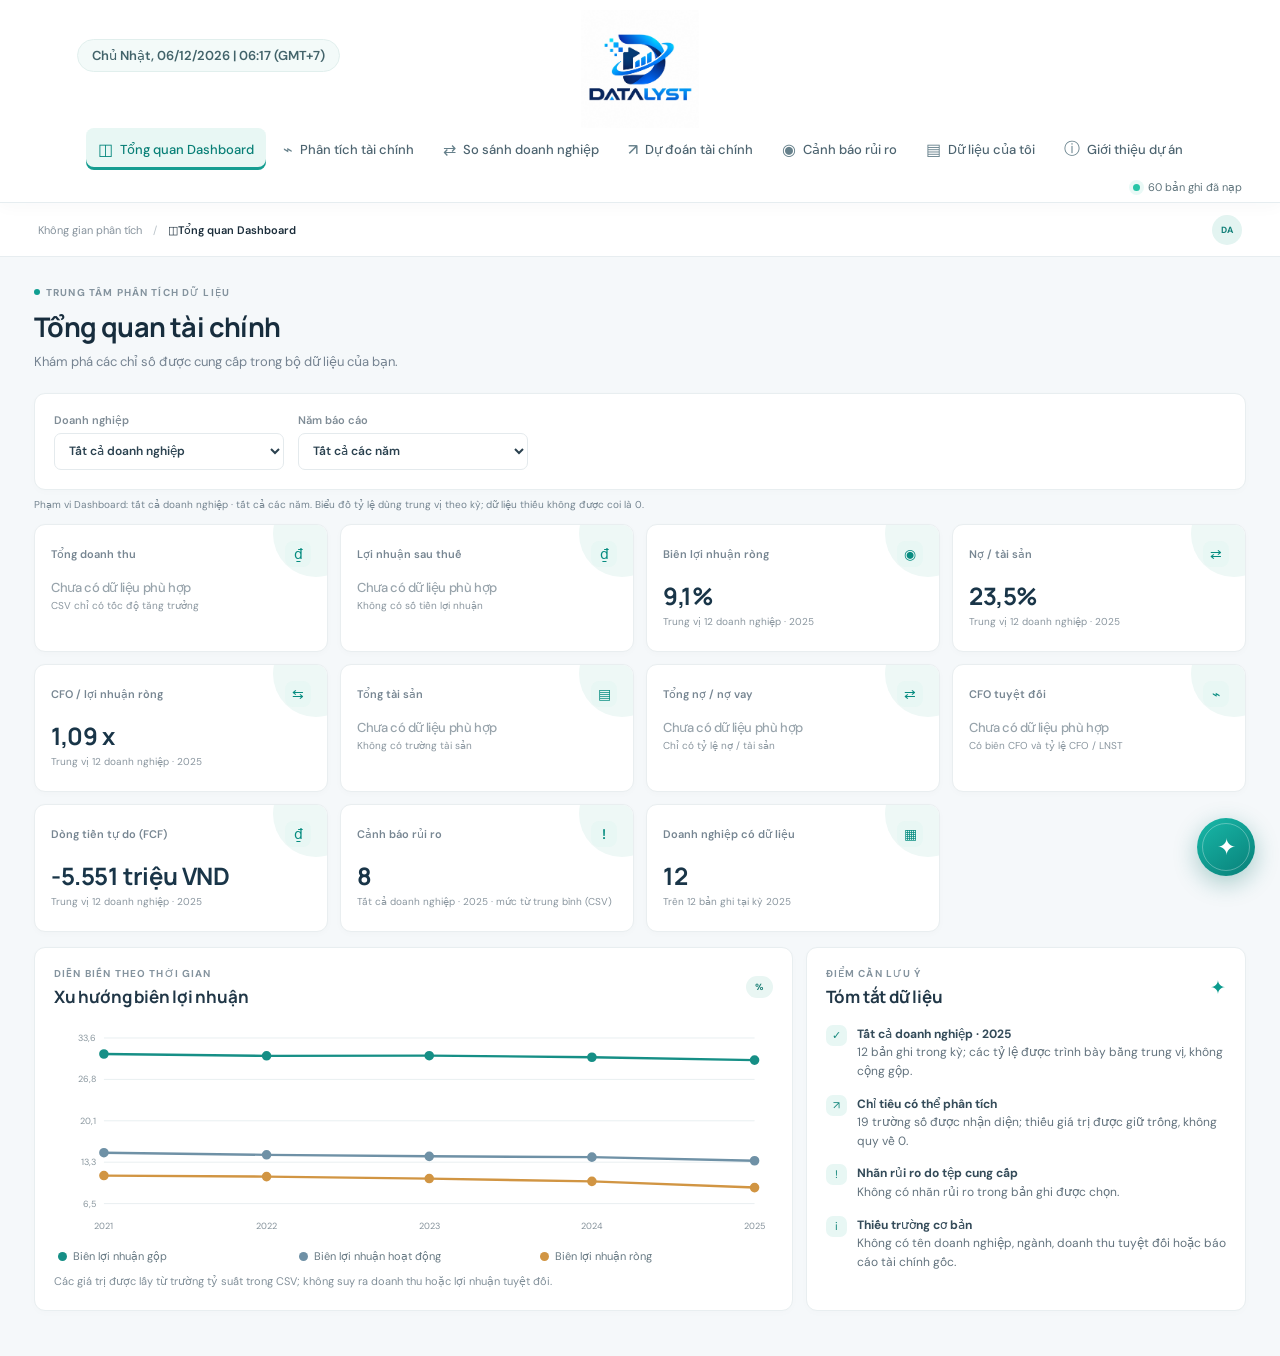
==== commit b312361b: "Update Datalyst website" ====
--- a/index.html
+++ b/index.html
@@ -193,7 +193,7 @@
   <div class="chat-widget">
     <section class="chat-window hidden" id="chatWindow" aria-label="Trò chuyện với Datalyst AI" aria-hidden="true">
       <header class="chat-header"><div class="chat-brand"><span class="chat-avatar">✦</span><div><strong>Datalyst AI</strong><small>Trợ lý dữ liệu · Bản thử nghiệm</small></div></div><button class="chat-close" id="chatClose" type="button" aria-label="Đóng cửa sổ chat">×</button></header>
-      <div class="chat-disclaimer">Trả lời tự động từ dữ liệu cục bộ; chưa kết nối mô hình AI.</div>
+      <div class="chat-disclaimer">Trả lời tự động từ CSV cục bộ; chưa kết nối mô hình AI. Phản hồi được lưu trên trình duyệt này, không đồng bộ lên máy chủ.</div>
       <div class="chat-messages" id="chatMessages" aria-live="polite"></div>
       <div class="chat-suggestions" id="chatSuggestions" aria-label="Câu hỏi gợi ý"></div>
       <form class="chat-form" id="chatForm"><textarea id="chatInput" rows="1" aria-label="Nhập câu hỏi" placeholder="Hỏi về chỉ tiêu trong dữ liệu…"></textarea><button type="submit" aria-label="Gửi tin nhắn">➤</button></form>
--- a/style.css
+++ b/style.css
@@ -277,6 +277,14 @@
 .chat-message { max-width: 88%; padding: 9px 11px; border-radius: 11px; color: #536570; background: #f1f5f6; font-size: 10px; line-height: 1.6; white-space: pre-wrap; overflow-wrap: anywhere; }
 .chat-message.user { align-self: flex-end; color: #fff; background: #137f78; }
 .chat-message.system { align-self: flex-start; }
+.chat-message.chat-response { width: 100%; max-width: 100%; box-sizing: border-box; padding: 10px; }
+.chat-answer { white-space: pre-wrap; overflow-wrap: anywhere; }
+.chat-evidence { margin-top: 8px; padding-top: 7px; border-top: 1px solid #dce7e9; color: #70838b; font-size: 9px; line-height: 1.45; overflow-wrap: anywhere; }
+.chat-feedback { display: flex; flex-wrap: wrap; gap: 5px; margin-top: 8px; }
+.chat-feedback button { padding: 5px 7px; border: 1px solid #dce7e9; border-radius: 8px; color: #267b74; background: #fff; font-size: 9px; cursor: pointer; }
+.chat-feedback button:hover:not(:disabled), .chat-feedback button.selected { border-color: #0e988c; background: #eaf7f5; }
+.chat-feedback button:disabled { cursor: default; opacity: .78; }
+.chat-feedback-status { flex-basis: 100%; color: #62747d; font-size: 9px; }
 .chat-suggestions { max-height: 112px; overflow: auto; padding: 0 12px 9px; }
 .suggestion-group { display: flex; flex-wrap: wrap; gap: 5px; margin-bottom: 7px; }
 .suggestion-group strong { width: 100%; color: #7d8d95; font-size: 8px; }
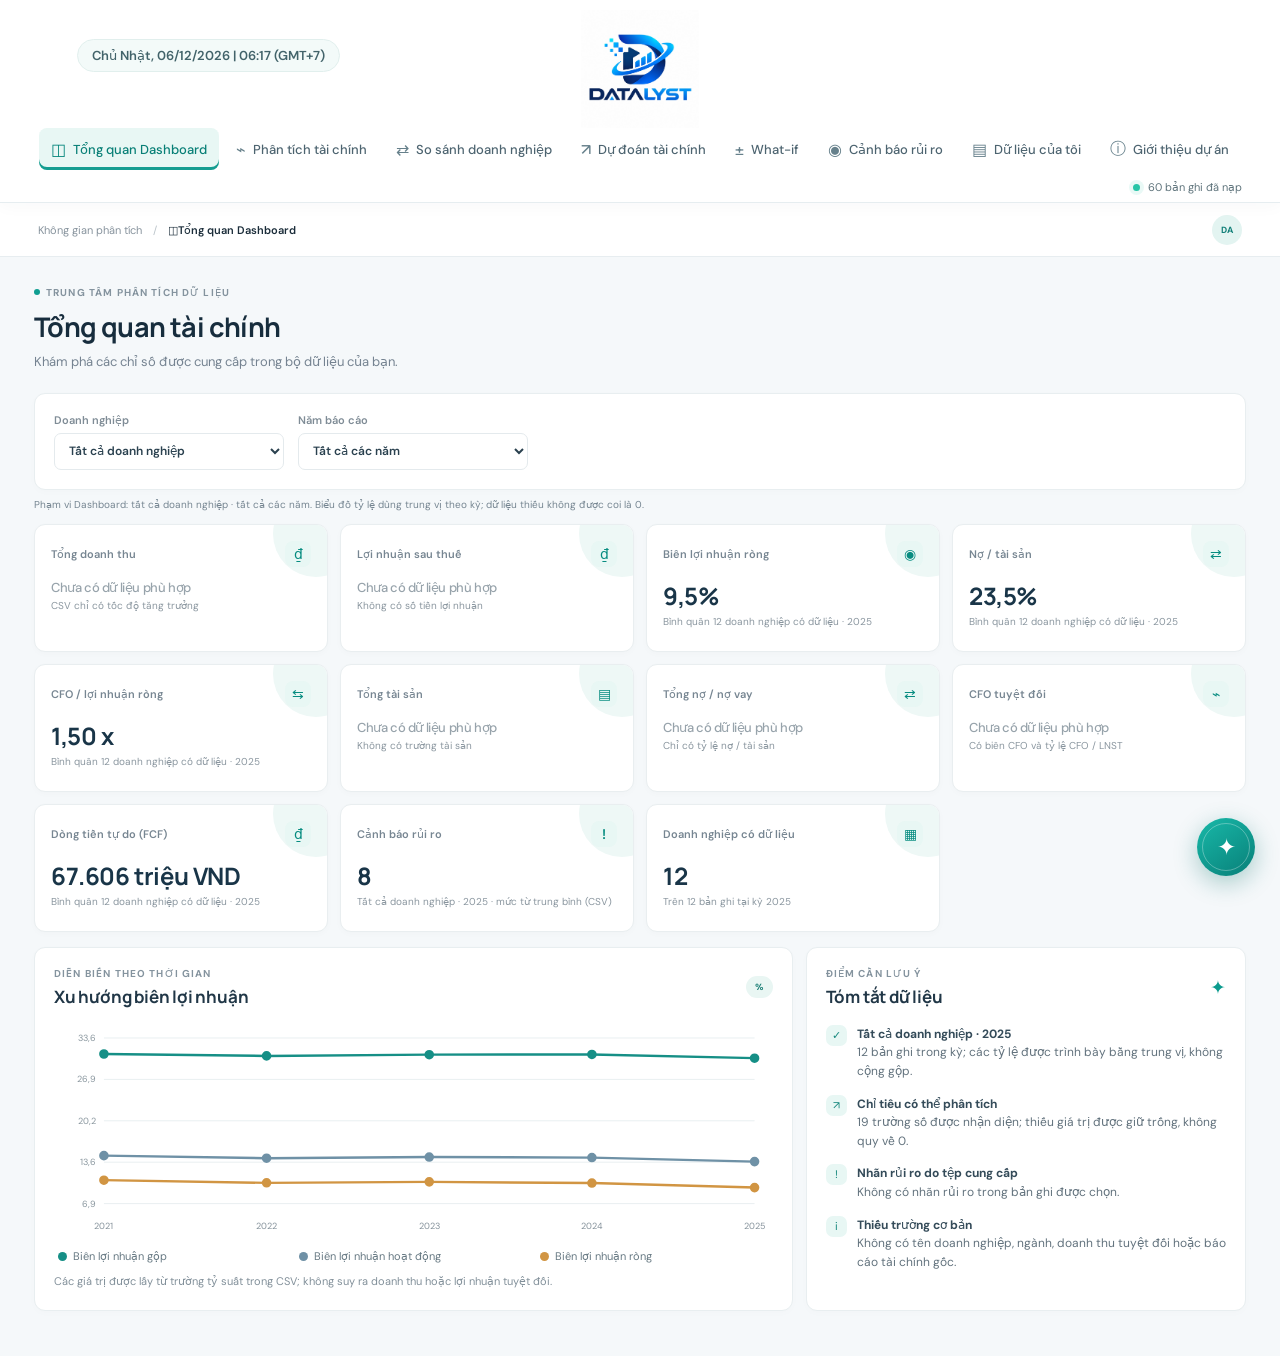
==== commit 6349923d: "Update Datalyst website UI" ====
--- a/index.html
+++ b/index.html
@@ -21,6 +21,7 @@
         <a class="nav-link" href="#analysis"><span class="nav-icon">⌁</span>Phân tích tài chính</a>
         <a class="nav-link" href="#comparison"><span class="nav-icon">⇄</span>So sánh doanh nghiệp</a>
         <a class="nav-link" href="#forecast"><span class="nav-icon">↗</span>Dự đoán tài chính</a>
+        <a class="nav-link" href="#whatIf"><span class="nav-icon">±</span>What-if</a>
         <a class="nav-link" href="#alerts"><span class="nav-icon">◉</span>Cảnh báo rủi ro</a>
         <a class="nav-link" href="#data"><span class="nav-icon">▤</span>Dữ liệu của tôi</a>
         <a class="nav-link" href="#about"><span class="nav-icon">ⓘ</span>Giới thiệu dự án</a>
@@ -145,6 +146,32 @@
           <div id="alertsList" class="alerts-list"></div>
         </section>
 
+        <section class="page-section" id="whatIf">
+          <div class="section-heading">
+            <div><div class="eyebrow">PHÂN TÍCH ĐỘ NHẠY</div><h1>What-if</h1><p class="section-intro">Thử thay đổi các tỷ lệ theo điểm phần trăm trên một dòng CSV, không ghi đè dữ liệu lịch sử.</p></div>
+          </div>
+          <div class="notice-banner forecast-banner"><span class="notice-icon">i</span><div><strong>Kịch bản giả định, không phải dự báo</strong><p>Phép tính chỉ cộng cú sốc điểm phần trăm vào chỉ tiêu có sẵn. Không tính lại mức độ rủi ro, sức khỏe, điểm rủi ro hoặc nhãn cảnh báo.</p></div></div>
+          <div class="panel filter-panel screen-filters">
+            <label class="field-label">Doanh nghiệp<select id="whatIfCompany"></select></label>
+            <label class="field-label">Năm báo cáo<select id="whatIfYear"></select></label>
+          </div>
+          <article class="panel">
+            <div class="panel-heading"><div><div class="eyebrow">GIẢ ĐỊNH ĐIỂM PHẦN TRĂM</div><h2>Cú sốc cho từng chỉ tiêu</h2></div></div>
+            <div class="what-if-inputs">
+              <label class="field-label">Tăng trưởng doanh thu · điểm %<input id="shockRevenue" type="number" min="-100" max="100" step="0.1" value="0"></label>
+              <label class="field-label">Biên lợi nhuận gộp · điểm %<input id="shockGrossMargin" type="number" min="-100" max="100" step="0.1" value="0"></label>
+              <label class="field-label">Biên CFO · điểm %<input id="shockCfoMargin" type="number" min="-100" max="100" step="0.1" value="0"></label>
+              <label class="field-label">Nợ / tài sản · điểm %<input id="shockDebtAssets" type="number" min="-100" max="100" step="0.1" value="0"></label>
+            </div>
+            <div class="what-if-actions"><button class="primary-button" id="runWhatIf" type="button">Tính kịch bản</button><button class="secondary-button" id="exportWhatIf" type="button" disabled>Tải nhật ký CSV</button><span class="what-if-status" id="whatIfStatus" aria-live="polite"></span></div>
+          </article>
+          <article class="panel what-if-results-panel">
+            <div class="panel-heading"><div><div class="eyebrow">KẾT QUẢ GIẢ ĐỊNH</div><h2 id="whatIfTitle">Chưa có kịch bản</h2></div></div>
+            <div class="table-scroll"><table><thead><tr><th>Chỉ tiêu</th><th>Giá trị nguồn</th><th>Cú sốc · điểm %</th><th>Giá trị giả định</th></tr></thead><tbody id="whatIfResults"><tr><td colspan="4" class="table-empty">Chọn doanh nghiệp, năm và nhập các giả định để tính.</td></tr></tbody></table></div>
+            <p class="source-note" id="whatIfTrace">Kết quả không thay đổi CSV hoặc các nhãn cảnh báo.</p>
+          </article>
+        </section>
+
         <section class="page-section" id="data">
           <div class="section-heading">
             <div><div class="eyebrow">KIỂM TRA VÀ TRUY VẾT</div><h1>Dữ liệu của tôi</h1><p class="section-intro">Nguồn đang dùng và trạng thái kiểm tra dữ liệu được nạp vào trang.</p></div>
@@ -181,7 +208,7 @@
           <div class="about-grid">
             <article class="panel"><span class="about-icon">⌕</span><h2>Không bịa số liệu</h2><p>Giá trị thiếu được giữ là “Chưa có dữ liệu phù hợp”. Ứng dụng không tạo doanh thu, tài sản hoặc tên/ngành doanh nghiệp chưa có trong tệp.</p></article>
             <article class="panel"><span class="about-icon">ƒ</span><h2>Phép tính có thể kiểm tra</h2><p>Trung vị nhóm được tính trên các giá trị cùng kỳ hiện có. Dự báo dùng hồi quy tuyến tính đơn giản, chỉ khi chuỗi đủ liên tục.</p></article>
-            <article class="panel"><span class="about-icon">✦</span><h2>Trợ lý thử nghiệm</h2><p>Chatbot trả lời theo ngữ cảnh CSV bằng các quy tắc cục bộ. Chưa kết nối mô hình AI hay dịch vụ backend.</p></article>
+            <article class="panel"><span class="about-icon">✦</span><h2>Trợ lý thử nghiệm</h2><p>Datalyst AI diễn giải ngữ cảnh CSV qua backend. Khi backend hoặc API chưa sẵn sàng, phản hồi dự phòng cục bộ được ghi nhãn rõ ràng.</p></article>
           </div>
           <div class="footer-note">Datalyst Financial Intelligence · Phục vụ phân tích tham khảo, không phải tư vấn đầu tư, kế toán hoặc kiểm toán.</div>
         </section>
@@ -193,7 +220,8 @@
   <div class="chat-widget">
     <section class="chat-window hidden" id="chatWindow" aria-label="Trò chuyện với Datalyst AI" aria-hidden="true">
       <header class="chat-header"><div class="chat-brand"><span class="chat-avatar">✦</span><div><strong>Datalyst AI</strong><small>Trợ lý dữ liệu · Bản thử nghiệm</small></div></div><button class="chat-close" id="chatClose" type="button" aria-label="Đóng cửa sổ chat">×</button></header>
-      <div class="chat-disclaimer">Trả lời tự động từ CSV cục bộ; chưa kết nối mô hình AI. Phản hồi được lưu trên trình duyệt này, không đồng bộ lên máy chủ.</div>
+      <div class="chat-disclaimer">Khi backend kết nối, câu hỏi và các dòng/trường CSV liên quan được gửi tới OpenAI để tạo diễn giải. Đánh giá câu trả lời chỉ lưu trên trình duyệt này.</div>
+      <div class="chat-disclaimer" id="chatConnectionStatus">Đang kiểm tra backend · phản hồi dự phòng cục bộ được ghi nhãn khi cần.</div>
       <div class="chat-messages" id="chatMessages" aria-live="polite"></div>
       <div class="chat-suggestions" id="chatSuggestions" aria-label="Câu hỏi gợi ý"></div>
       <form class="chat-form" id="chatForm"><textarea id="chatInput" rows="1" aria-label="Nhập câu hỏi" placeholder="Hỏi về chỉ tiêu trong dữ liệu…"></textarea><button type="submit" aria-label="Gửi tin nhắn">➤</button></form>
--- a/style.css
+++ b/style.css
@@ -186,6 +186,15 @@
 .footer-note { margin-top: 20px; color: #8b979f; font-size: 9px; text-align: center; }
 .secondary-button { padding: 9px 12px; border: 1px solid #dce6e8; border-radius: 7px; color: #287a73; background: white; font-size: 10px; font-weight: 700; }
 .secondary-button:hover { background: #f0f8f7; }
+.secondary-button:disabled { opacity: .55; cursor: not-allowed; }
+.primary-button { padding: 10px 14px; border: 0; border-radius: 7px; color: white; background: #0f8f84; font-size: 10px; font-weight: 700; }
+.primary-button:hover { background: #087f76; }
+.what-if-inputs { display: grid; grid-template-columns: repeat(4, minmax(140px, 1fr)); gap: 12px; }
+.what-if-inputs input { width: 100%; min-height: 37px; box-sizing: border-box; padding: 0 10px; border: 1px solid #e4eaed; border-radius: 7px; color: #2a414f; background: #fff; font-size: 11px; }
+.what-if-actions { display: flex; flex-wrap: wrap; align-items: center; gap: 9px; margin-top: 16px; }
+.what-if-status { color: #70818a; font-size: 10px; }
+.what-if-results-panel { margin-top: 13px; }
+.what-if-table-number { font-variant-numeric: tabular-nums; white-space: nowrap; }
 .reset-filters { flex: none; white-space: nowrap; }
 .load-error { margin: 22px 34px 0; padding: 16px; border: 1px solid #f0c8c6; border-radius: 9px; color: #963c40; background: #fff3f2; font-size: 12px; line-height: 1.6; }
 .hidden { display: none !important; }
@@ -280,6 +289,9 @@
 .chat-message.chat-response { width: 100%; max-width: 100%; box-sizing: border-box; padding: 10px; }
 .chat-answer { white-space: pre-wrap; overflow-wrap: anywhere; }
 .chat-evidence { margin-top: 8px; padding-top: 7px; border-top: 1px solid #dce7e9; color: #70838b; font-size: 9px; line-height: 1.45; overflow-wrap: anywhere; }
+.chat-trace { margin-top: 6px; color: #61777f; font-size: 9px; line-height: 1.45; overflow-wrap: anywhere; }
+.chat-status-llm { color: #167766; font-weight: 700; }
+.chat-status-fallback { color: #9b6820; font-weight: 700; }
 .chat-feedback { display: flex; flex-wrap: wrap; gap: 5px; margin-top: 8px; }
 .chat-feedback button { padding: 5px 7px; border: 1px solid #dce7e9; border-radius: 8px; color: #267b74; background: #fff; font-size: 9px; cursor: pointer; }
 .chat-feedback button:hover:not(:disabled), .chat-feedback button.selected { border-color: #0e988c; background: #eaf7f5; }
@@ -345,6 +357,7 @@
   .alert-evidence { grid-template-columns: repeat(2, minmax(0, 1fr)); }
   .quality-list { grid-template-columns: 1fr; }
   .chat-widget { right: 14px; bottom: 14px; gap: 10px; }
+  .what-if-inputs { grid-template-columns: repeat(2, minmax(0, 1fr)); }
   .chat-toggle { width: 54px; height: 54px; }
   .chat-window { width: min(360px, calc(100vw - 54px)); height: min(470px, calc(100dvh - 92px)); }
   .load-error { margin: 14px 12px 0; }
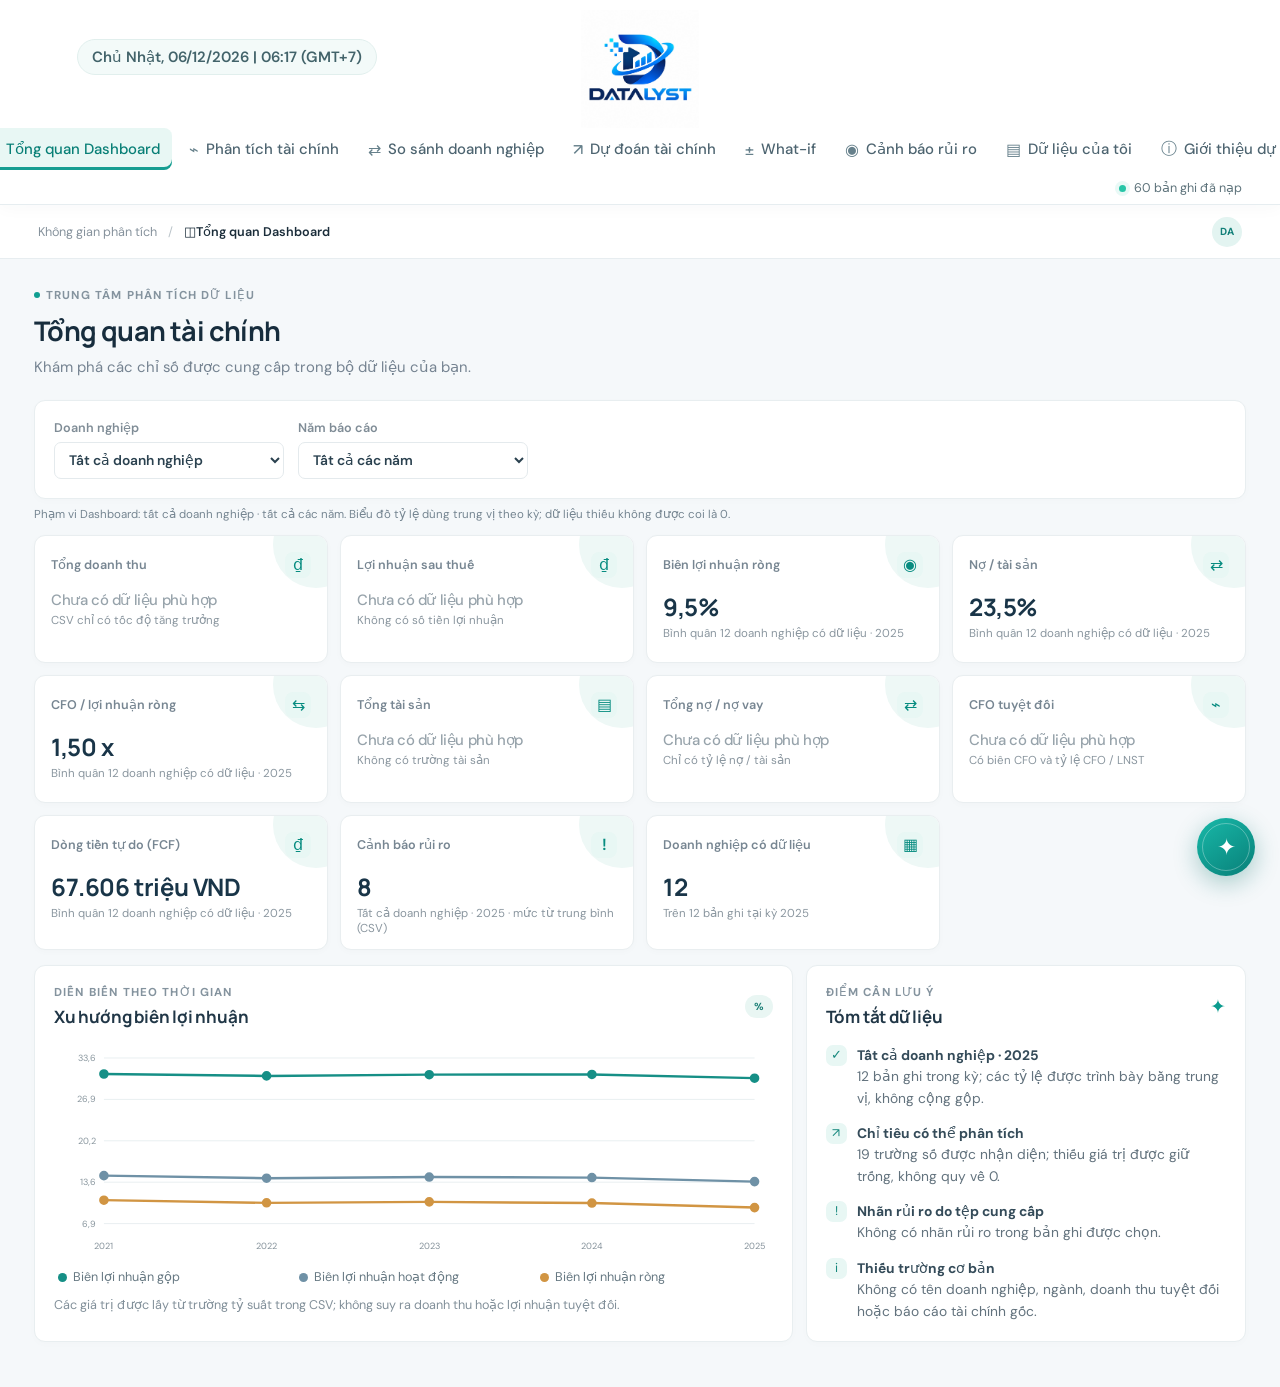
==== commit 444c4c1a: "Update website" ====
--- a/index.html
+++ b/index.html
@@ -4,9 +4,10 @@
   <meta charset="utf-8">
   <meta name="viewport" content="width=device-width, initial-scale=1">
   <meta name="theme-color" content="#0e2437">
+  <meta name="datalyst-api-base" content="">
   <title>Datalyst — Financial Intelligence</title>
-  <link rel="stylesheet" href="style.css">
-  <script src="app.js" defer></script>
+  <link rel="stylesheet" href="style.css?v=gold-20261030-1">
+  <script src="app.js?v=gold-20261030-1" defer></script>
 </head>
 <body>
   <div class="app-shell">
@@ -208,7 +209,7 @@
           <div class="about-grid">
             <article class="panel"><span class="about-icon">⌕</span><h2>Không bịa số liệu</h2><p>Giá trị thiếu được giữ là “Chưa có dữ liệu phù hợp”. Ứng dụng không tạo doanh thu, tài sản hoặc tên/ngành doanh nghiệp chưa có trong tệp.</p></article>
             <article class="panel"><span class="about-icon">ƒ</span><h2>Phép tính có thể kiểm tra</h2><p>Trung vị nhóm được tính trên các giá trị cùng kỳ hiện có. Dự báo dùng hồi quy tuyến tính đơn giản, chỉ khi chuỗi đủ liên tục.</p></article>
-            <article class="panel"><span class="about-icon">✦</span><h2>Trợ lý thử nghiệm</h2><p>Datalyst AI diễn giải ngữ cảnh CSV qua backend. Khi backend hoặc API chưa sẵn sàng, phản hồi dự phòng cục bộ được ghi nhãn rõ ràng.</p></article>
+            <article class="panel"><span class="about-icon">✦</span><h2>Trợ lý phân tích AI</h2><p>Datalyst AI đối chiếu dữ liệu đã chọn, benchmark nhóm company-year và diễn giải các tín hiệu có bằng chứng qua backend. Khi backend hoặc API chưa sẵn sàng, phản hồi dự phòng cục bộ được ghi nhãn rõ ràng.</p></article>
           </div>
           <div class="footer-note">Datalyst Financial Intelligence · Phục vụ phân tích tham khảo, không phải tư vấn đầu tư, kế toán hoặc kiểm toán.</div>
         </section>
@@ -219,12 +220,12 @@
   <div class="sidebar-scrim" id="sidebarScrim"></div>
   <div class="chat-widget">
     <section class="chat-window hidden" id="chatWindow" aria-label="Trò chuyện với Datalyst AI" aria-hidden="true">
-      <header class="chat-header"><div class="chat-brand"><span class="chat-avatar">✦</span><div><strong>Datalyst AI</strong><small>Trợ lý dữ liệu · Bản thử nghiệm</small></div></div><button class="chat-close" id="chatClose" type="button" aria-label="Đóng cửa sổ chat">×</button></header>
-      <div class="chat-disclaimer">Khi backend kết nối, câu hỏi và các dòng/trường CSV liên quan được gửi tới OpenAI để tạo diễn giải. Đánh giá câu trả lời chỉ lưu trên trình duyệt này.</div>
+      <header class="chat-header"><div class="chat-brand"><span class="chat-avatar">✦</span><div><strong>Datalyst AI</strong><small>Trợ lý phân tích tài chính</small></div></div><button class="chat-close" id="chatClose" type="button" aria-label="Đóng cửa sổ chat">×</button></header>
+      <div class="chat-disclaimer">Khi backend AI được cấu hình, câu hỏi cùng các dòng/trường CSV liên quan được gửi tới dịch vụ đó để phân tích. Nhận xét dựa trên bộ dữ liệu giả lập, không phải tư vấn đầu tư. Đánh giá chỉ lưu trên trình duyệt này.</div>
       <div class="chat-disclaimer" id="chatConnectionStatus">Đang kiểm tra backend · phản hồi dự phòng cục bộ được ghi nhãn khi cần.</div>
       <div class="chat-messages" id="chatMessages" aria-live="polite"></div>
       <div class="chat-suggestions" id="chatSuggestions" aria-label="Câu hỏi gợi ý"></div>
-      <form class="chat-form" id="chatForm"><textarea id="chatInput" rows="1" aria-label="Nhập câu hỏi" placeholder="Hỏi về chỉ tiêu trong dữ liệu…"></textarea><button type="submit" aria-label="Gửi tin nhắn">➤</button></form>
+      <form class="chat-form" id="chatForm"><textarea id="chatInput" rows="1" aria-label="Nhập câu hỏi" placeholder="Hỏi để phân tích dữ liệu tài chính…"></textarea><button type="submit" aria-label="Gửi tin nhắn">➤</button></form>
     </section>
     <button class="chat-toggle" id="chatToggle" type="button" aria-label="Mở Datalyst AI" aria-expanded="false"><span class="chat-toggle-icon">✦</span><span class="chat-pulse"></span></button>
   </div>
--- a/style.css
+++ b/style.css
@@ -33,30 +33,30 @@
 .brand { display: flex; gap: 11px; align-items: center; padding: 2px 8px 34px; color: white; text-decoration: none; }
 .brand-logo { width: 40px; height: 40px; flex: none; object-fit: contain; }
 .brand-mark { display: grid; place-items: center; width: 39px; height: 39px; border-radius: 13px; color: #fff; background: linear-gradient(145deg, #19c1b2, #1384a4); font: 800 22px Manrope, sans-serif; box-shadow: 0 6px 16px #071c2d66; }
-.brand strong { display: block; font: 800 15px Manrope, sans-serif; letter-spacing: 1.35px; }
-.brand small { display: block; margin-top: 3px; color: #91a7b5; font-size: 8px; letter-spacing: 1.05px; }
-.sidebar-label { padding: 0 11px 12px; color: #7f96a5; font-size: 9px; font-weight: 700; letter-spacing: 1.2px; }
+.brand strong { display: block; font: 800 17.2px Manrope, sans-serif; letter-spacing: 1.35px; }
+.brand small { display: block; margin-top: 3px; color: #91a7b5; font-size: 10px; letter-spacing: 1.05px; }
+.sidebar-label { padding: 0 11px 12px; color: #7f96a5; font-size: 10.3px; font-weight: 700; letter-spacing: 1.2px; }
 .main-nav { display: grid; gap: 5px; }
-.nav-link { min-height: 43px; display: flex; align-items: center; gap: 12px; padding: 0 11px; border-radius: 8px; color: #b9c9d2; text-decoration: none; font-size: 12px; font-weight: 500; transition: color .15s ease, background .15s ease; }
+.nav-link { min-height: 43px; display: flex; align-items: center; gap: 12px; padding: 0 11px; border-radius: 8px; color: #b9c9d2; text-decoration: none; font-size: 13.8px; font-weight: 500; transition: color .15s ease, background .15s ease; }
 .nav-link:hover { color: white; background: #ffffff0e; }
 .nav-link.active { color: white; background: linear-gradient(90deg, #0f9e9170, #0f9e9124); box-shadow: inset 3px 0 #2bd0bd; }
 .nav-icon { width: 19px; color: #8ba6b6; font-size: 17px; text-align: center; }
 .nav-link.active .nav-icon { color: #57e0d0; }
 .sidebar-bottom { margin-top: auto; padding: 14px 10px 2px; border-top: 1px solid #ffffff14; }
-.data-status { display: flex; align-items: center; gap: 8px; margin-bottom: 8px; color: #c6d7de; font-size: 11px; }
+.data-status { display: flex; align-items: center; gap: 8px; margin-bottom: 8px; color: #c6d7de; font-size: 12.6px; }
 .status-dot { width: 7px; height: 7px; border-radius: 50%; background: #27c5a7; box-shadow: 0 0 0 4px #27c5a71a; }
-.sidebar-bottom small { color: #7f95a3; font-size: 9px; line-height: 1.5; }
+.sidebar-bottom small { color: #7f95a3; font-size: 10.3px; line-height: 1.5; }
 
 .main-content { min-height: 100vh; margin-left: 250px; }
 .topbar { height: 72px; position: sticky; top: 0; z-index: 10; display: flex; align-items: center; justify-content: space-between; padding: 0 34px; border-bottom: 1px solid var(--line); background: #ffffffed; backdrop-filter: blur(12px); }
-.breadcrumb { color: #87939d; font-size: 11px; }
+.breadcrumb { color: #87939d; font-size: 12.6px; }
 .breadcrumb span { margin: 0 8px; color: #bbc4ca; }
 .breadcrumb strong { color: var(--ink); font-weight: 600; }
 .topbar-filters { display: flex; align-items: center; gap: 19px; }
 .compact-filter { display: grid; gap: 3px; min-width: 130px; }
-.compact-filter span, .mini-select span { color: #89959e; font-size: 9px; }
-.compact-filter select { max-width: 170px; padding: 0 20px 0 0; border: 0; outline: none; color: #2b414f; background: transparent; font-size: 11px; font-weight: 600; }
-.avatar { display: grid; place-items: center; width: 30px; height: 30px; border-radius: 50%; color: #117f78; background: #e3f4f1; font-size: 9px; font-weight: 700; }
+.compact-filter span, .mini-select span { color: #89959e; font-size: 10.3px; }
+.compact-filter select { max-width: 170px; padding: 0 20px 0 0; border: 0; outline: none; color: #2b414f; background: transparent; font-size: 12.6px; font-weight: 600; }
+.avatar { display: grid; place-items: center; width: 30px; height: 30px; border-radius: 50%; color: #117f78; background: #e3f4f1; font-size: 10.3px; font-weight: 700; }
 .menu-button { display: none !important; }
 .icon-button { border: 0; background: transparent; }
 
@@ -68,80 +68,80 @@
 .welcome-row { align-items: center; }
 h1, h2, p { margin-top: 0; }
 h1 { margin-bottom: 7px; color: #172d3d; font: 700 25px Manrope, sans-serif; letter-spacing: -.6px; }
-h2 { margin: 5px 0 0; color: #213747; font: 700 15px Manrope, sans-serif; letter-spacing: -.2px; }
-.section-intro { max-width: 650px; margin-bottom: 0; color: var(--muted); font-size: 12px; line-height: 1.6; }
-.eyebrow { color: #84939e; font-size: 9px; font-weight: 700; letter-spacing: 1.15px; }
+h2 { margin: 5px 0 0; color: #213747; font: 700 17.2px Manrope, sans-serif; letter-spacing: -.2px; }
+.section-intro { max-width: 650px; margin-bottom: 0; color: var(--muted); font-size: 13.8px; line-height: 1.6; }
+.eyebrow { color: #84939e; font-size: 10.3px; font-weight: 700; letter-spacing: 1.15px; }
 .welcome-row .eyebrow { margin-bottom: 9px; }
 .eyebrow-dot { display: inline-block; width: 6px; height: 6px; margin: 0 6px 1px 0; border-radius: 50%; background: var(--teal); }
 .scope-switch { display: flex; gap: 3px; padding: 4px; border: 1px solid var(--line); border-radius: 9px; background: #fff; }
-.scope-button { padding: 8px 12px; border: 0; border-radius: 6px; color: #7b8992; background: transparent; font-size: 10px; }
+.scope-button { padding: 8px 12px; border: 0; border-radius: 6px; color: #7b8992; background: transparent; font-size: 11.5px; }
 .scope-button.active { color: #126d68; background: var(--teal-soft); font-weight: 700; }
-.scope-note { margin: -5px 0 13px; color: #758591; font-size: 10px; }
+.scope-note { margin: -5px 0 13px; color: #758591; font-size: 11.5px; }
 .kpi-grid { display: grid; grid-template-columns: repeat(4, minmax(0, 1fr)); gap: 12px; }
 .kpi-card { min-height: 128px; position: relative; overflow: hidden; padding: 16px 16px 13px; border: 1px solid #e9eef0; border-radius: 11px; background: var(--surface); box-shadow: 0 2px 7px #17374b05; }
 .kpi-card::after { position: absolute; top: -34px; right: -32px; width: 86px; height: 86px; border-radius: 50%; background: #eef8f6; content: ''; }
-.kpi-top { position: relative; z-index: 1; display: flex; align-items: center; justify-content: space-between; gap: 6px; color: #778692; font-size: 10px; font-weight: 600; }
-.kpi-icon { display: grid; place-items: center; width: 26px; height: 26px; border-radius: 8px; color: #078c80; background: #e8f7f4; font-size: 14px; }
+.kpi-top { position: relative; z-index: 1; display: flex; align-items: center; justify-content: space-between; gap: 6px; color: #778692; font-size: 11.5px; font-weight: 600; }
+.kpi-icon { display: grid; place-items: center; width: 26px; height: 26px; border-radius: 8px; color: #078c80; background: #e8f7f4; font-size: 16.1px; }
 .kpi-value { margin: 12px 0 3px; color: #193548; font: 700 21px Manrope, sans-serif; letter-spacing: -.4px; }
-.kpi-meta { color: #8a969f; font-size: 9px; }
+.kpi-meta { color: #8a969f; font-size: 10.3px; }
 .kpi-change { margin-left: 4px; font-weight: 700; }
 .change-positive { color: var(--green); }
 .change-negative { color: var(--red); }
-.kpi-card.unavailable .kpi-value { color: #97a3ab; font: 500 13px 'DM Sans', sans-serif; }
+.kpi-card.unavailable .kpi-value { color: #97a3ab; font: 500 14.9px 'DM Sans', sans-serif; }
 .dashboard-grid { display: grid; grid-template-columns: minmax(0, 1.55fr) minmax(270px, .9fr); gap: 13px; margin-top: 15px; }
 .panel { min-width: 0; padding: 19px; border: 1px solid #e8eef0; border-radius: 11px; background: var(--surface); box-shadow: 0 2px 8px #17374b04; }
 .panel-heading { display: flex; align-items: center; justify-content: space-between; gap: 16px; margin-bottom: 13px; }
-.unit-pill, .section-tag { flex: none; padding: 5px 9px; border-radius: 30px; color: #197d74; background: #e9f6f3; font-size: 9px; font-weight: 700; }
+.unit-pill, .section-tag { flex: none; padding: 5px 9px; border-radius: 30px; color: #197d74; background: #e9f6f3; font-size: 10.3px; font-weight: 700; }
 .panel-icon { color: #0b9b8e; font-size: 19px; }
 .chart-wrap { min-height: 190px; position: relative; }
 .chart-wrap svg { display: block; width: 100%; height: auto; overflow: visible; }
 .chart-scroll { max-width: 100%; overflow-x: auto; overflow-y: hidden; }
-.chart-legend { display: grid; grid-template-columns: repeat(auto-fit, minmax(105px, 1fr)); gap: 6px 12px; max-height: 82px; overflow-y: auto; margin-top: 7px; padding: 2px 4px; color: #677983; font-size: 9px; }
+.chart-legend { display: grid; grid-template-columns: repeat(auto-fit, minmax(105px, 1fr)); gap: 6px 12px; max-height: 82px; overflow-y: auto; margin-top: 7px; padding: 2px 4px; color: #677983; font-size: 10.3px; }
 .chart-legend span { display: flex; min-width: 0; align-items: center; gap: 6px; overflow: hidden; text-overflow: ellipsis; white-space: nowrap; }
 .chart-legend i { width: 9px; height: 9px; flex: none; border-radius: 50%; }
-.chart-empty { min-height: 170px; display: grid; place-items: center; padding: 20px; color: #8b979f; text-align: center; font-size: 11px; line-height: 1.6; }
-.chart-footnote, .source-note { margin: 8px 0 0; color: #82909a; font-size: 9px; line-height: 1.6; }
+.chart-empty { min-height: 170px; display: grid; place-items: center; padding: 20px; color: #8b979f; text-align: center; font-size: 12.6px; line-height: 1.6; }
+.chart-footnote, .source-note { margin: 8px 0 0; color: #82909a; font-size: 10.3px; line-height: 1.6; }
 .source-note { padding-top: 10px; border-top: 1px solid #eff2f3; }
 .insight-list { display: grid; gap: 14px; padding-top: 4px; }
-.insight-item { display: flex; gap: 10px; color: #62727d; font-size: 10px; line-height: 1.55; }
-.insight-bullet { flex: none; display: grid; place-items: center; width: 21px; height: 21px; border-radius: 7px; color: #16887d; background: #e8f7f4; font-size: 11px; }
+.insight-item { display: flex; gap: 10px; color: #62727d; font-size: 11.5px; line-height: 1.55; }
+.insight-bullet { flex: none; display: grid; place-items: center; width: 21px; height: 21px; border-radius: 7px; color: #16887d; background: #e8f7f4; font-size: 12.6px; }
 .insight-item strong { color: #344b59; }
 
 .section-heading { align-items: center; margin-bottom: 18px; }
 .section-heading .eyebrow { margin-bottom: 7px; }
 .filter-panel { display: flex; align-items: flex-end; gap: 14px; margin-bottom: 13px; }
-.field-label { min-width: 145px; display: grid; gap: 6px; color: #7f8c96; font-size: 9px; font-weight: 600; }
-.field-label select, .mini-select select { min-height: 37px; padding: 0 30px 0 10px; border: 1px solid #e4eaed; border-radius: 7px; color: #2a414f; background: #fff; font-size: 10px; }
+.field-label { min-width: 145px; display: grid; gap: 6px; color: #7f8c96; font-size: 10.3px; font-weight: 600; }
+.field-label select, .mini-select select { min-height: 37px; padding: 0 30px 0 10px; border: 1px solid #e4eaed; border-radius: 7px; color: #2a414f; background: #fff; font-size: 11.5px; }
 .field-label select[multiple] { min-height: 96px; padding: 6px 8px; }
-.industry-notice { display: flex; align-items: center; gap: 7px; min-height: 36px; margin-left: auto; color: #778791; font-size: 10px; }
-.industry-notice span:first-child { color: #158d83; font-size: 15px; }
+.industry-notice { display: flex; align-items: center; gap: 7px; min-height: 36px; margin-left: auto; color: #778791; font-size: 11.5px; }
+.industry-notice span:first-child { color: #158d83; font-size: 17.2px; }
 .filter-panel + .panel { margin-top: 0; }
 .mini-select { display: grid; gap: 3px; min-width: 145px; }
 .mini-select select { min-height: 33px; }
 .screen-filters { flex-wrap: wrap; }
 .screen-filters .field-label { width: min(230px, 100%); }
 .company-multiselect details { position: relative; min-width: 185px; }
-.company-multiselect summary { min-height: 37px; display: flex; align-items: center; padding: 0 30px 0 10px; overflow: hidden; border: 1px solid #e4eaed; border-radius: 7px; color: #2a414f; background: #fff; font-size: 10px; font-weight: 500; white-space: nowrap; text-overflow: ellipsis; cursor: pointer; }
+.company-multiselect summary { min-height: 37px; display: flex; align-items: center; padding: 0 30px 0 10px; overflow: hidden; border: 1px solid #e4eaed; border-radius: 7px; color: #2a414f; background: #fff; font-size: 11.5px; font-weight: 500; white-space: nowrap; text-overflow: ellipsis; cursor: pointer; }
 .company-options { position: absolute; top: calc(100% + 5px); left: 0; z-index: 15; width: min(260px, calc(100vw - 70px)); max-height: 245px; overflow: auto; padding: 7px; border: 1px solid #e1e9eb; border-radius: 8px; background: white; box-shadow: 0 10px 28px #17374b20; }
-.company-option { display: flex; align-items: center; gap: 8px; min-height: 31px; padding: 4px 7px; border-radius: 5px; color: #435965; font-size: 10px; cursor: pointer; }
+.company-option { display: flex; align-items: center; gap: 8px; min-height: 31px; padding: 4px 7px; border-radius: 5px; color: #435965; font-size: 11.5px; cursor: pointer; }
 .company-option:hover { background: #f2f8f7; }
 .company-option input { accent-color: #118f84; }
 .notice-banner { display: flex; gap: 11px; align-items: flex-start; margin-bottom: 13px; padding: 13px 15px; border: 1px solid #e0eeec; border-radius: 9px; background: #f0f8f7; }
-.notice-icon { flex: none; display: grid; place-items: center; width: 20px; height: 20px; border-radius: 50%; color: white; background: #19998d; font-size: 11px; font-weight: 700; }
-.notice-banner strong { color: #28534f; font-size: 11px; }
-.notice-banner p { margin: 4px 0 0; color: #708580; font-size: 10px; line-height: 1.6; }
+.notice-icon { flex: none; display: grid; place-items: center; width: 20px; height: 20px; border-radius: 50%; color: white; background: #19998d; font-size: 12.6px; font-weight: 700; }
+.notice-banner strong { color: #28534f; font-size: 12.6px; }
+.notice-banner p { margin: 4px 0 0; color: #708580; font-size: 11.5px; line-height: 1.6; }
 .comparison-layout { display: grid; grid-template-columns: 1fr 1fr; gap: 13px; }
 .comparison-layout .panel { min-height: 260px; }
 .table-scroll { width: 100%; overflow-x: auto; }
 table { width: 100%; border-collapse: collapse; text-align: left; }
-th { padding: 10px 8px; border-bottom: 1px solid var(--line); color: #88949c; font-size: 9px; font-weight: 600; white-space: nowrap; }
-td { padding: 11px 8px; border-bottom: 1px solid #f0f3f4; color: #52636e; font-size: 10px; }
+th { padding: 10px 8px; border-bottom: 1px solid var(--line); color: #88949c; font-size: 10.3px; font-weight: 600; white-space: nowrap; }
+td { padding: 11px 8px; border-bottom: 1px solid #f0f3f4; color: #52636e; font-size: 11.5px; }
 tbody tr:last-child td { border-bottom: 0; }
 td:first-child { color: #354b59; font-weight: 600; }
 .table-empty { padding: 20px 8px; color: #8b979f; line-height: 1.5; }
 .forecast-banner { background: #f1f7fb; border-color: #e1edf4; }
 .forecast-banner .notice-icon { background: #4183a3; }
-.forecast-result { min-height: 42px; margin: -2px 0 10px; color: #5f707b; font-size: 10px; line-height: 1.65; }
+.forecast-result { min-height: 42px; margin: -2px 0 10px; color: #5f707b; font-size: 11.5px; line-height: 1.65; }
 .forecast-result strong { color: #1e716a; }
 .forecast-result .forecast-number { color: #177d72; font: 700 19px Manrope, sans-serif; }
 .warning-banner { border-color: #f0e5cf; background: #fcf8ef; }
@@ -156,47 +156,47 @@
 .alert-card.severity-MEDIUM { border-left-color: #d8a13d; }
 .alert-card.severity-LOW { border-left-color: #38a58a; }
 .alert-title-row { display: flex; justify-content: space-between; gap: 12px; align-items: flex-start; }
-.alert-title-row h3 { margin: 0 0 4px; color: #263e4c; font: 700 12px Manrope, sans-serif; }
-.alert-subtitle { color: #88949d; font-size: 9px; }
-.severity-badge { flex: none; padding: 5px 8px; border-radius: 20px; font-size: 8px; font-weight: 700; }
+.alert-title-row h3 { margin: 0 0 4px; color: #263e4c; font: 700 13.8px Manrope, sans-serif; }
+.alert-subtitle { color: #88949d; font-size: 10.3px; }
+.severity-badge { flex: none; padding: 5px 8px; border-radius: 20px; font-size: 10px; font-weight: 700; }
 .severity-HIGH { color: #ae4048; background: #fff0ef; }
 .severity-MEDIUM { color: #936516; background: #fff6e6; }
 .severity-LOW { color: #17755f; background: #eaf7f1; }
 .alert-tags { display: flex; flex-wrap: wrap; gap: 5px; margin: 11px 0; }
-.alert-tag { padding: 4px 7px; border: 1px solid #e9eef0; border-radius: 20px; color: #546872; background: #f8fafb; font-size: 8px; }
+.alert-tag { padding: 4px 7px; border: 1px solid #e9eef0; border-radius: 20px; color: #546872; background: #f8fafb; font-size: 10px; }
 .alert-evidence { display: grid; grid-template-columns: repeat(3, minmax(0, 1fr)); gap: 8px; margin-top: 9px; }
 .evidence-chip { padding: 8px 9px; border-radius: 7px; background: #f6f9fa; }
-.evidence-chip span { display: block; margin-bottom: 4px; color: #85929b; font-size: 8px; }
-.evidence-chip strong { color: #38505d; font-size: 10px; }
-.trace-line { margin-top: 10px; color: #7b8992; font-size: 8px; line-height: 1.55; overflow-wrap: anywhere; }
-.no-alerts { padding: 25px; border: 1px dashed #dfe7e9; border-radius: 9px; color: #7f8c94; background: #fff; font-size: 11px; text-align: center; line-height: 1.6; }
+.evidence-chip span { display: block; margin-bottom: 4px; color: #85929b; font-size: 10px; }
+.evidence-chip strong { color: #38505d; font-size: 11.5px; }
+.trace-line { margin-top: 10px; color: #7b8992; font-size: 10px; line-height: 1.55; overflow-wrap: anywhere; }
+.no-alerts { padding: 25px; border: 1px dashed #dfe7e9; border-radius: 9px; color: #7f8c94; background: #fff; font-size: 12.6px; text-align: center; line-height: 1.6; }
 .data-overview { display: grid; grid-template-columns: repeat(4, minmax(0, 1fr)); gap: 10px; margin-bottom: 13px; }
 .data-stat { min-width: 0; padding: 14px; border: 1px solid var(--line); border-radius: 9px; background: #fff; }
-.data-stat span { display: block; color: #83909a; font-size: 9px; }
+.data-stat span { display: block; color: #83909a; font-size: 10.3px; }
 .data-stat strong { display: block; overflow: hidden; margin-top: 7px; color: #264252; font: 700 16px Manrope, sans-serif; text-overflow: ellipsis; white-space: nowrap; }
 .data-quality-panel { margin-top: 13px; }
 .quality-list { display: grid; grid-template-columns: repeat(2, minmax(0, 1fr)); gap: 9px; }
-.quality-item { display: flex; gap: 8px; padding: 10px; border-radius: 7px; background: #f7fafb; color: #657680; font-size: 9px; line-height: 1.5; }
-.quality-item .check { flex: none; color: #1c967e; font-size: 12px; }
+.quality-item { display: flex; gap: 8px; padding: 10px; border-radius: 7px; background: #f7fafb; color: #657680; font-size: 10.3px; line-height: 1.5; }
+.quality-item .check { flex: none; color: #1c967e; font-size: 13.8px; }
 .quality-item .check.warn { color: #ba8532; }
 .about-grid { display: grid; grid-template-columns: repeat(3, minmax(0, 1fr)); gap: 12px; }
 .about-grid .panel { min-height: 175px; }
 .about-icon { display: grid; place-items: center; width: 30px; height: 30px; margin-bottom: 14px; border-radius: 9px; color: #168e83; background: #e8f7f4; font-size: 17px; }
-.about-grid p { margin: 10px 0 0; color: #7b8992; font-size: 10px; line-height: 1.7; }
-.footer-note { margin-top: 20px; color: #8b979f; font-size: 9px; text-align: center; }
-.secondary-button { padding: 9px 12px; border: 1px solid #dce6e8; border-radius: 7px; color: #287a73; background: white; font-size: 10px; font-weight: 700; }
+.about-grid p { margin: 10px 0 0; color: #7b8992; font-size: 11.5px; line-height: 1.7; }
+.footer-note { margin-top: 20px; color: #8b979f; font-size: 10.3px; text-align: center; }
+.secondary-button { padding: 9px 12px; border: 1px solid #dce6e8; border-radius: 7px; color: #287a73; background: white; font-size: 11.5px; font-weight: 700; }
 .secondary-button:hover { background: #f0f8f7; }
 .secondary-button:disabled { opacity: .55; cursor: not-allowed; }
-.primary-button { padding: 10px 14px; border: 0; border-radius: 7px; color: white; background: #0f8f84; font-size: 10px; font-weight: 700; }
+.primary-button { padding: 10px 14px; border: 0; border-radius: 7px; color: white; background: #0f8f84; font-size: 11.5px; font-weight: 700; }
 .primary-button:hover { background: #087f76; }
 .what-if-inputs { display: grid; grid-template-columns: repeat(4, minmax(140px, 1fr)); gap: 12px; }
-.what-if-inputs input { width: 100%; min-height: 37px; box-sizing: border-box; padding: 0 10px; border: 1px solid #e4eaed; border-radius: 7px; color: #2a414f; background: #fff; font-size: 11px; }
+.what-if-inputs input { width: 100%; min-height: 37px; box-sizing: border-box; padding: 0 10px; border: 1px solid #e4eaed; border-radius: 7px; color: #2a414f; background: #fff; font-size: 12.6px; }
 .what-if-actions { display: flex; flex-wrap: wrap; align-items: center; gap: 9px; margin-top: 16px; }
-.what-if-status { color: #70818a; font-size: 10px; }
+.what-if-status { color: #70818a; font-size: 11.5px; }
 .what-if-results-panel { margin-top: 13px; }
 .what-if-table-number { font-variant-numeric: tabular-nums; white-space: nowrap; }
 .reset-filters { flex: none; white-space: nowrap; }
-.load-error { margin: 22px 34px 0; padding: 16px; border: 1px solid #f0c8c6; border-radius: 9px; color: #963c40; background: #fff3f2; font-size: 12px; line-height: 1.6; }
+.load-error { margin: 22px 34px 0; padding: 16px; border: 1px solid #f0c8c6; border-radius: 9px; color: #963c40; background: #fff3f2; font-size: 13.8px; line-height: 1.6; }
 .hidden { display: none !important; }
 
 /* Compact brand header and horizontal primary navigation. */
@@ -204,53 +204,53 @@
 .sidebar { width: 100%; position: relative; inset: auto; z-index: 20; display: grid; grid-template-columns: 1fr auto; align-items: center; gap: 0 20px; padding: 10px clamp(16px, 3vw, 42px) 0; border-bottom: 1px solid #e6edf0; background: #fff; color: var(--ink); box-shadow: 0 3px 16px #17374b08; }
 .brand { grid-column: 1 / -1; justify-self: center; padding: 0; }
 .brand-logo { display: block; width: 174px; height: 78px; object-fit: contain; }
-.viet-clock { grid-column: 1 / -1; justify-self: center; margin: 0 0 12px; padding: 7px 14px; border: 1px solid #e1efed; border-radius: 999px; color: #42636a; background: #f3faf9; font-size: 13px; font-weight: 600; font-variant-numeric: tabular-nums; }
+.viet-clock { grid-column: 1 / -1; justify-self: center; margin: 0 0 12px; padding: 7px 14px; border: 1px solid #e1efed; border-radius: 999px; color: #42636a; background: #f3faf9; font-size: 14.9px; font-weight: 600; font-variant-numeric: tabular-nums; }
 .sidebar-label { display: none; }
 .main-nav { grid-column: 1 / -1; display: flex; justify-content: center; gap: 5px; min-width: 0; padding: 0 0 10px; }
-.nav-link { min-height: 42px; justify-content: center; gap: 7px; padding: 0 12px; border-radius: 8px; color: #4d6470; font-size: 13px; white-space: nowrap; }
+.nav-link { min-height: 42px; justify-content: center; gap: 7px; padding: 0 12px; border-radius: 8px; color: #4d6470; font-size: 14.9px; white-space: nowrap; }
 .nav-link:hover { color: #116e69; background: #eff8f7; }
 .nav-link.active { color: #087f76; background: #e8f7f4; box-shadow: inset 0 -3px #159d91; }
 .nav-icon { width: auto; color: #66808b; font-size: 16px; }
 .nav-link.active .nav-icon { color: #07877d; }
 .sidebar-bottom { grid-column: 1 / -1; justify-self: end; grid-row: 4; padding: 0 0 8px; border: 0; }
 .sidebar-bottom small { display: none; }
-.data-status { margin: 0; color: #5f747c; font-size: 11px; }
+.data-status { margin: 0; color: #5f747c; font-size: 12.6px; }
 .main-content { flex: 1; min-height: 0; margin-left: 0; }
 .topbar { top: 0; height: 54px; padding: 0 clamp(18px, 3vw, 42px); }
 .page-section { padding-top: 29px; }
 h1 { font-size: 27px; }
 h2 { font-size: 17px; }
-.section-intro { font-size: 13px; }
-.eyebrow { font-size: 10px; }
-.kpi-top { font-size: 11px; }
+.section-intro { font-size: 14.9px; }
+.eyebrow { font-size: 11.5px; }
+.kpi-top { font-size: 12.6px; }
 .kpi-value { font-size: 24px; }
-.kpi-meta { font-size: 10px; }
-.field-label { font-size: 11px; }
-.field-label select, .mini-select select { font-size: 12px; }
-.chart-legend, .chart-footnote, .source-note { font-size: 11px; }
-.insight-item, td, .forecast-result { font-size: 12px; }
-th { font-size: 10px; }
+.kpi-meta { font-size: 11.5px; }
+.field-label { font-size: 12.6px; }
+.field-label select, .mini-select select { font-size: 13.8px; }
+.chart-legend, .chart-footnote, .source-note { font-size: 12.6px; }
+.insight-item, td, .forecast-result { font-size: 13.8px; }
+th { font-size: 11.5px; }
 .team-intro { margin-bottom: 13px; }
 .team-intro h2 { margin-top: 6px; }
-.team-intro p { max-width: 850px; margin: 8px 0 0; color: #627581; font-size: 13px; line-height: 1.7; }
+.team-intro p { max-width: 850px; margin: 8px 0 0; color: #627581; font-size: 14.9px; line-height: 1.7; }
 .team-grid { display: grid; grid-template-columns: repeat(3, minmax(0, 1fr)); gap: 12px; margin-bottom: 18px; }
 .team-card { position: relative; min-width: 0; min-height: 142px; padding: 17px; border: 1px solid #e5ecef; border-radius: 11px; background: white; box-shadow: 0 4px 14px #17374b08; }
-.member-avatar { display: grid; place-items: center; width: 38px; height: 38px; margin-bottom: 12px; border-radius: 12px; color: #087f76; background: #e7f6f3; font: 700 13px Manrope, sans-serif; }
-.team-card h3 { margin: 0; color: #213b4a; font: 700 15px Manrope, sans-serif; overflow-wrap: anywhere; }
-.team-card p { margin: 5px 0 0; color: #71828c; font-size: 12px; }
+.member-avatar { display: grid; place-items: center; width: 38px; height: 38px; margin-bottom: 12px; border-radius: 12px; color: #087f76; background: #e7f6f3; font: 700 14.9px Manrope, sans-serif; }
+.team-card h3 { margin: 0; color: #213b4a; font: 700 17.2px Manrope, sans-serif; overflow-wrap: anywhere; }
+.team-card p { margin: 5px 0 0; color: #71828c; font-size: 13.8px; }
 .team-lead { border-color: #b9e4de; background: linear-gradient(140deg, #fff, #f5fbfa); }
-.team-badge { position: absolute; top: 16px; right: 14px; padding: 5px 8px; border-radius: 20px; color: #16766e; background: #e5f5f1; font-size: 9px; font-weight: 700; letter-spacing: .3px; }
+.team-badge { position: absolute; top: 16px; right: 14px; padding: 5px 8px; border-radius: 20px; color: #16766e; background: #e5f5f1; font-size: 10.3px; font-weight: 700; letter-spacing: .3px; }
 
 @media (max-width: 1120px) {
   .sidebar { width: 100%; }
   .main-content { margin-left: 0; }
   .main-nav { justify-content: flex-start; overflow-x: auto; scrollbar-width: thin; }
-  .nav-link { flex: 0 0 auto; padding: 0 10px; font-size: 12px; }
+  .nav-link { flex: 0 0 auto; padding: 0 10px; font-size: 13.8px; }
 }
 @media (max-width: 800px) {
   .sidebar { display: block; width: 100%; position: relative; transform: none; transition: none; padding: 8px 12px 0; }
   .brand-logo { width: 150px; height: 67px; }
-  .viet-clock { width: fit-content; max-width: 100%; margin: 0 auto 9px; padding: 6px 11px; font-size: 12px; text-align: center; }
+  .viet-clock { width: fit-content; max-width: 100%; margin: 0 auto 9px; padding: 6px 11px; font-size: 13.8px; text-align: center; }
   .main-nav { gap: 3px; padding-bottom: 8px; }
   .nav-link { min-height: 39px; }
   .sidebar-bottom { display: none; }
@@ -261,8 +261,8 @@
 @media (max-width: 520px) {
   .team-grid { gap: 8px; }
   .team-card { min-height: 132px; padding: 13px; }
-  .team-card h3 { font-size: 13px; }
-  .team-card p { font-size: 11px; }
+  .team-card h3 { font-size: 14.9px; }
+  .team-card p { font-size: 12.6px; }
   .team-badge { position: static; display: inline-block; margin: -2px 0 8px; }
   .team-lead .member-avatar { margin-bottom: 7px; }
   .kpi-value { font-size: 20px; }
@@ -278,33 +278,66 @@
 .chat-header { display: flex; align-items: center; justify-content: space-between; padding: 13px 15px; color: white; background: var(--navy); }
 .chat-brand { display: flex; align-items: center; gap: 9px; }
 .chat-avatar { display: grid; place-items: center; width: 30px; height: 30px; border-radius: 10px; color: white; background: #12a998; }
-.chat-brand strong { display: block; font: 700 12px Manrope, sans-serif; }
-.chat-brand small { display: block; margin-top: 3px; color: #afc4ce; font-size: 8px; }
+.chat-brand strong { display: block; font: 700 13.8px Manrope, sans-serif; }
+.chat-brand small { display: block; margin-top: 3px; color: #afc4ce; font-size: 10px; }
 .chat-close { width: 27px; height: 27px; border: 0; border-radius: 50%; color: #d4e2e7; background: #ffffff18; font-size: 19px; line-height: 1; }
-.chat-disclaimer { padding: 7px 12px; color: #738b91; background: #f2f8f7; font-size: 8px; text-align: center; }
+.chat-disclaimer { padding: 7px 12px; color: #738b91; background: #f2f8f7; font-size: 10px; text-align: center; }
 .chat-messages { flex: 1; display: flex; flex-direction: column; gap: 9px; overflow: auto; padding: 13px 12px; }
-.chat-message { max-width: 88%; padding: 9px 11px; border-radius: 11px; color: #536570; background: #f1f5f6; font-size: 10px; line-height: 1.6; white-space: pre-wrap; overflow-wrap: anywhere; }
+.chat-message { max-width: 88%; padding: 9px 11px; border-radius: 11px; color: #536570; background: #f1f5f6; font-size: 11.5px; line-height: 1.6; white-space: pre-wrap; overflow-wrap: anywhere; }
 .chat-message.user { align-self: flex-end; color: #fff; background: #137f78; }
 .chat-message.system { align-self: flex-start; }
 .chat-message.chat-response { width: 100%; max-width: 100%; box-sizing: border-box; padding: 10px; }
 .chat-answer { white-space: pre-wrap; overflow-wrap: anywhere; }
-.chat-evidence { margin-top: 8px; padding-top: 7px; border-top: 1px solid #dce7e9; color: #70838b; font-size: 9px; line-height: 1.45; overflow-wrap: anywhere; }
-.chat-trace { margin-top: 6px; color: #61777f; font-size: 9px; line-height: 1.45; overflow-wrap: anywhere; }
+.chat-evidence { margin-top: 8px; padding-top: 7px; border-top: 1px solid #dce7e9; color: #70838b; font-size: 10.3px; line-height: 1.45; overflow-wrap: anywhere; }
+.chat-trace { margin-top: 6px; color: #61777f; font-size: 10.3px; line-height: 1.45; overflow-wrap: anywhere; }
 .chat-status-llm { color: #167766; font-weight: 700; }
 .chat-status-fallback { color: #9b6820; font-weight: 700; }
 .chat-feedback { display: flex; flex-wrap: wrap; gap: 5px; margin-top: 8px; }
-.chat-feedback button { padding: 5px 7px; border: 1px solid #dce7e9; border-radius: 8px; color: #267b74; background: #fff; font-size: 9px; cursor: pointer; }
+.chat-feedback button { padding: 5px 7px; border: 1px solid #dce7e9; border-radius: 8px; color: #267b74; background: #fff; font-size: 10.3px; cursor: pointer; }
 .chat-feedback button:hover:not(:disabled), .chat-feedback button.selected { border-color: #0e988c; background: #eaf7f5; }
 .chat-feedback button:disabled { cursor: default; opacity: .78; }
-.chat-feedback-status { flex-basis: 100%; color: #62747d; font-size: 9px; }
+.chat-feedback-status { flex-basis: 100%; color: #62747d; font-size: 10.3px; }
 .chat-suggestions { max-height: 112px; overflow: auto; padding: 0 12px 9px; }
 .suggestion-group { display: flex; flex-wrap: wrap; gap: 5px; margin-bottom: 7px; }
-.suggestion-group strong { width: 100%; color: #7d8d95; font-size: 8px; }
-.chat-suggestions button { padding: 5px 7px; border: 1px solid #dcebe8; border-radius: 12px; color: #278078; background: white; font-size: 8px; text-align: left; }
+.suggestion-group strong { width: 100%; color: #7d8d95; font-size: 10px; }
+.chat-suggestions button { padding: 5px 7px; border: 1px solid #dcebe8; border-radius: 12px; color: #278078; background: white; font-size: 10px; text-align: left; }
 .chat-form { display: flex; align-items: flex-end; gap: 8px; padding: 10px; border-top: 1px solid #edf1f2; }
-.chat-form textarea { flex: 1; max-height: 100px; min-height: 37px; resize: none; padding: 10px; border: 1px solid #e0e8ea; border-radius: 9px; color: #374e5b; font-size: 10px; line-height: 1.4; }
+.chat-form textarea { flex: 1; max-height: 100px; min-height: 37px; resize: none; padding: 10px; border: 1px solid #e0e8ea; border-radius: 9px; color: #374e5b; font-size: 11.5px; line-height: 1.4; }
 .chat-form textarea::placeholder { color: #a0abb1; }
-.chat-form button { width: 37px; height: 37px; flex: none; border: 0; border-radius: 9px; color: white; background: #0e988c; font-size: 15px; }
+.chat-form button { width: 37px; height: 37px; flex: none; border: 0; border-radius: 9px; color: white; background: #0e988c; font-size: 17.2px; }
+.chat-window { width: min(460px, calc(100vw - 28px)); height: min(650px, calc(100dvh - 110px)); min-height: 360px; }
+.chat-messages { min-height: 0; gap: 11px; padding: 15px; }
+.chat-message { font-size: 17.2px; line-height: 1.62; padding: 10px 12px; }
+.chat-message.chat-response { padding: 13px; }
+.chat-answer { white-space: normal; overflow-wrap: anywhere; word-break: normal; }
+.chat-answer > :first-child { margin-top: 0; }
+.chat-answer > :last-child { margin-bottom: 0; }
+.chat-answer p { margin: 8px 0; }
+.chat-answer h2, .chat-answer h3 { margin: 14px 0 6px; color: #243f4b; line-height: 1.35; }
+.chat-answer h2 { font-size: 19px; }
+.chat-answer h3 { font-size: 17px; }
+.chat-answer h4, .chat-answer h5 { margin: 12px 0 5px; color: #243f4b; font-size: 16px; }
+.chat-answer ul, .chat-answer ol { margin: 7px 0; padding-left: 23px; }
+.chat-answer li { margin: 4px 0; }
+.chat-answer code, .chat-answer .chat-formula { padding: 1px 4px; border-radius: 4px; background: #eaf1f2; font-family: Consolas, monospace; font-size: .93em; overflow-wrap: anywhere; }
+.chat-table-wrap { max-width: 100%; margin: 9px 0; overflow-x: auto; }
+.chat-answer table { width: 100%; border-collapse: collapse; font-size: 16.1px; }
+.chat-answer th, .chat-answer td { min-width: 72px; padding: 7px 8px; border: 1px solid #dbe5e7; text-align: left; vertical-align: top; }
+.chat-answer th { background: #edf5f4; color: #294953; }
+.chat-error-note { margin-top: 10px; padding: 8px 9px; border-left: 3px solid #d49b35; border-radius: 4px; color: #72531c; background: #fff8e8; font-size: 14.9px; line-height: 1.5; }
+.chat-evidence, .chat-trace { font-size: 12.6px; line-height: 1.5; }
+.chat-feedback button, .chat-feedback-status { font-size: 12.6px; }
+.chat-suggestions { max-height: 120px; }
+.chat-suggestions button { font-size: 12.6px; }
+.chat-form textarea { min-width: 0; font-size: 16px; line-height: 1.45; }
+.chat-form button:disabled { cursor: wait; opacity: .6; }
+.chat-disclaimer { font-size: 11.5px; line-height: 1.45; }
+@media (max-width: 520px) {
+  .chat-widget { right: 12px; bottom: 12px; }
+  .chat-window { width: calc(100vw - 24px); height: min(650px, calc(100dvh - 94px)); min-height: 300px; }
+  .chat-message { max-width: 94%; font-size: 17.2px; }
+  .chat-answer table { font-size: 14.9px; }
+}
 .sidebar-scrim { display: none; }
 
 @media (max-width: 1120px) {
@@ -323,7 +356,7 @@
   .topbar { height: 62px; justify-content: flex-start; padding: 0 15px; }
   .topbar-filters { gap: 9px; margin-left: auto; }
   .compact-filter { min-width: 0; max-width: 130px; }
-  .compact-filter select { max-width: 125px; font-size: 10px; }
+  .compact-filter select { max-width: 125px; font-size: 11.5px; }
   .avatar { display: none; }
   #appContent { padding: 0 17px 35px; }
   .dashboard-grid, .comparison-layout { grid-template-columns: 1fr; }
@@ -334,13 +367,13 @@
 }
 @media (max-width: 520px) {
   h1 { font-size: 22px; }
-  .breadcrumb { font-size: 10px; }
+  .breadcrumb { font-size: 11.5px; }
   .breadcrumb span, .breadcrumb:not(:has(strong)) { display: none; }
   .topbar-filters { gap: 7px; }
-  .reset-filters { padding: 7px; font-size: 8px; }
+  .reset-filters { padding: 7px; font-size: 10px; }
   .compact-filter { max-width: 105px; }
-  .compact-filter span { font-size: 8px; }
-  .compact-filter select { max-width: 105px; font-size: 9px; }
+  .compact-filter span { font-size: 10px; }
+  .compact-filter select { max-width: 105px; font-size: 10.3px; }
   #appContent { padding-right: 12px; padding-left: 12px; }
   .page-section { padding-top: 25px; }
   .kpi-grid { gap: 8px; }
@@ -383,5 +416,5 @@
 @media (max-width: 800px) {
   .brand { display: flex; justify-content: center; margin-top: -5px; }
   .brand-logo { width: 210px; height: 94px; }
-  .viet-clock { position: static; width: fit-content; max-width: 100%; margin: 0 0 -7px 4px; padding: 6px 10px; transform: none; font-size: 11px; text-align: left; }
-}
+  .viet-clock { position: static; width: fit-content; max-width: 100%; margin: 0 0 -7px 4px; padding: 6px 10px; transform: none; font-size: 12.6px; text-align: left; }
+}
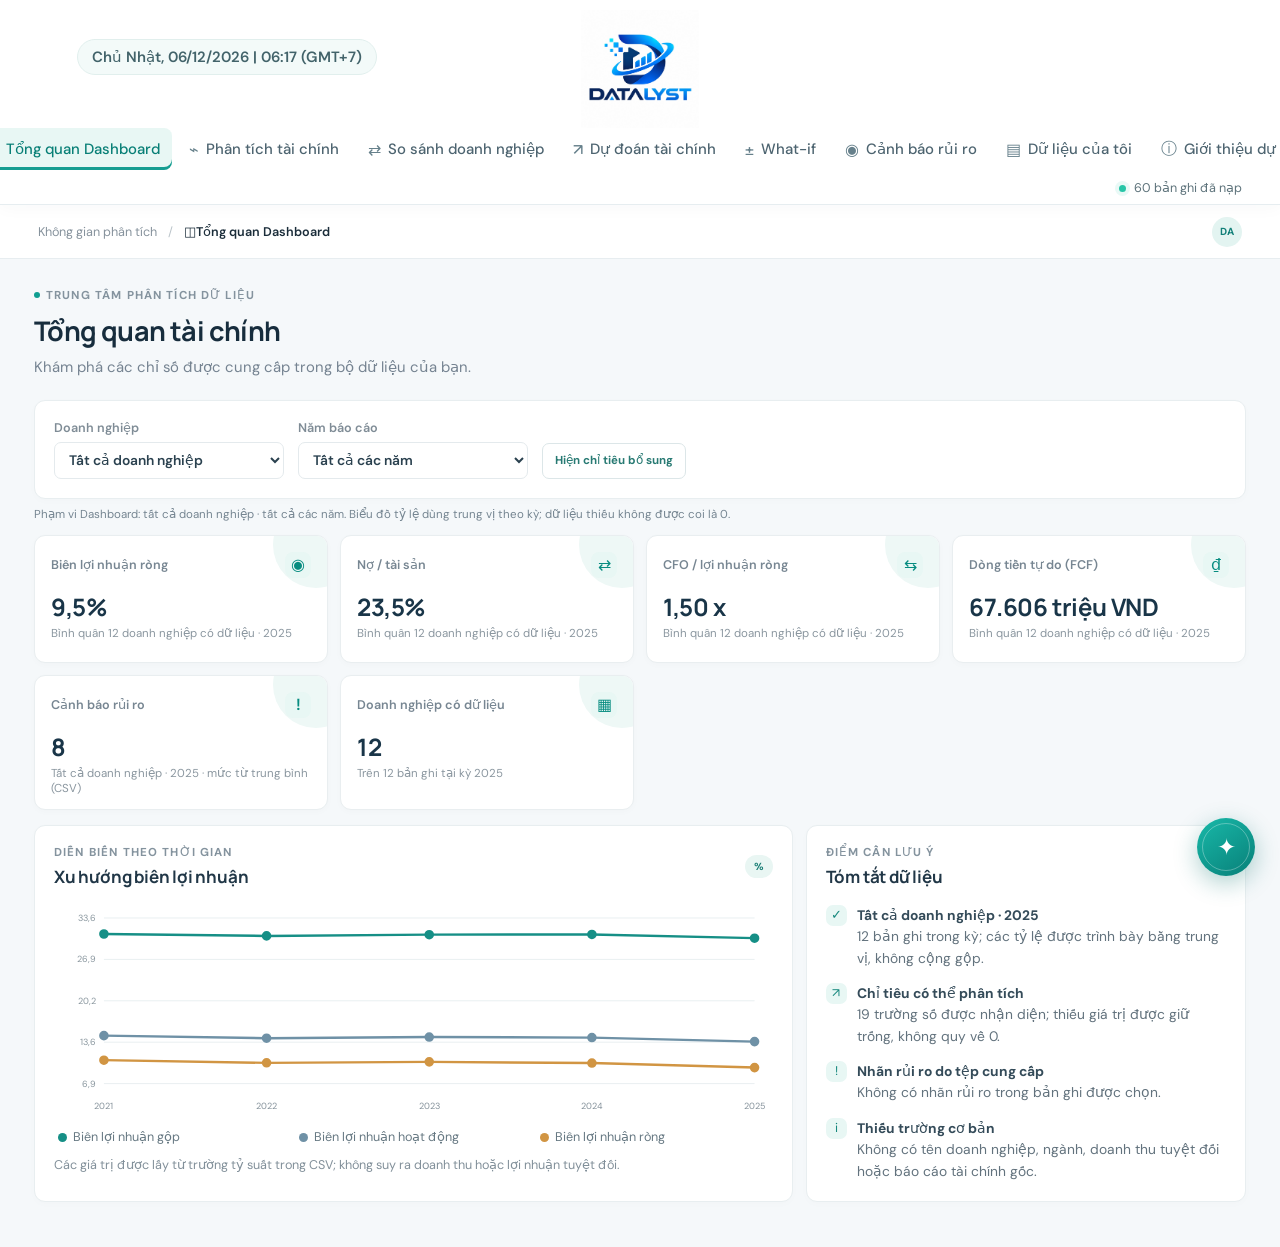
==== commit b3e7faaf: "Update Datalyst website" ====
--- a/index.html
+++ b/index.html
@@ -55,6 +55,7 @@
           <div class="panel filter-panel screen-filters">
             <label class="field-label">Doanh nghiệp<select id="dashboardCompany"></select></label>
             <label class="field-label">Năm báo cáo<select id="dashboardYear"></select></label>
+            <button class="secondary-button kpi-toggle-button" id="toggleExtraKpis" type="button" aria-expanded="false" aria-controls="kpiGrid">Hiện chỉ tiêu bổ sung</button>
           </div>
           <div class="scope-note" id="scopeNote"></div>
           <div class="kpi-grid" id="kpiGrid"></div>
--- a/style.css
+++ b/style.css
@@ -198,6 +198,9 @@
 .reset-filters { flex: none; white-space: nowrap; }
 .load-error { margin: 22px 34px 0; padding: 16px; border: 1px solid #f0c8c6; border-radius: 9px; color: #963c40; background: #fff3f2; font-size: 13.8px; line-height: 1.6; }
 .hidden { display: none !important; }
+.kpi-toggle-button { align-self: end; min-height: 36px; white-space: nowrap; }
+.optional-kpi { display: none; }
+#kpiGrid.show-extra .optional-kpi { display: block; }
 
 /* Compact brand header and horizontal primary navigation. */
 .app-shell { display: flex; flex-direction: column; }
@@ -383,6 +386,7 @@
   .compare-chart-panel .panel-heading { align-items: stretch; flex-direction: column; }
   .compare-chart-panel .mini-select, .compare-chart-panel .mini-select select { width: 100%; }
   .filter-panel { align-items: stretch; flex-direction: column; }
+  .kpi-toggle-button { align-self: flex-start; }
   .field-label { width: 100%; }
   .company-multiselect details, .screen-filters .field-label { width: 100%; }
   .industry-notice { margin-left: 0; }
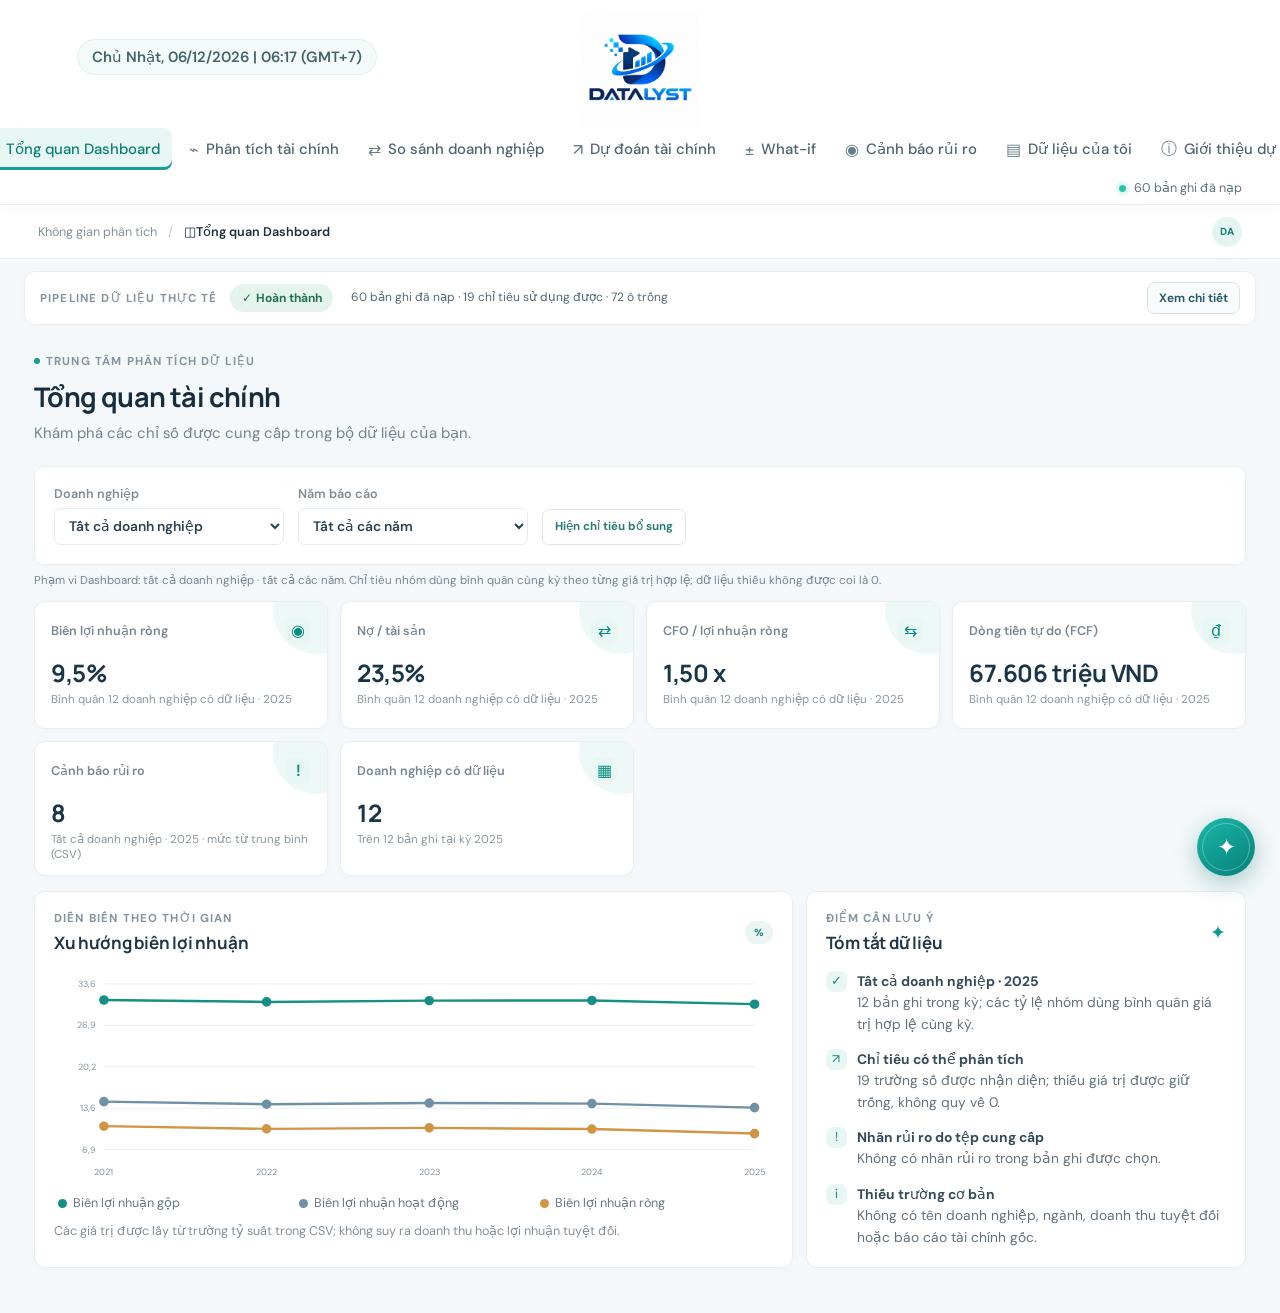
==== commit c591ff14: "Update Datalyst website" ====
--- a/index.html
+++ b/index.html
@@ -43,6 +43,7 @@
       </header>
 
       <div id="loadError" class="load-error hidden" role="alert"></div>
+      <article class="panel pipeline-panel" id="pipelineStatus" aria-live="polite"></article>
       <div id="appContent">
         <section class="page-section" id="dashboard">
           <div class="welcome-row">
--- a/style.css
+++ b/style.css
@@ -415,6 +415,35 @@
 
 /* Larger centered logo, with the Vietnam date and time in the upper-left. */
 .sidebar { position: relative; }
+.pipeline-panel { margin: 12px 24px 0; padding: 10px 15px; }
+.pipeline-compact { display: grid; grid-template-columns: auto minmax(180px, 1fr) auto; align-items: center; gap: 12px 18px; }
+.pipeline-title { display: flex; align-items: center; gap: 12px; }
+.pipeline-title .eyebrow { white-space: nowrap; }
+.pipeline-summary { min-width: 0; margin: 0; color: #536974; font-size: 12px; line-height: 1.45; overflow-wrap: anywhere; }
+.pipeline-toggle { border: 1px solid #d7e2e5; border-radius: 8px; padding: 7px 11px; background: #f8fbfb; color: #28566a; font: inherit; font-size: 12px; font-weight: 650; white-space: nowrap; cursor: pointer; }
+.pipeline-toggle:hover { background: #edf5f5; }
+.pipeline-toggle:focus-visible { outline: 3px solid #74b7b0; outline-offset: 2px; }
+.pipeline-details { margin-top: 12px; padding-top: 10px; border-top: 1px solid #e8edef; }
+.pipeline-details[hidden] { display: none; }
+.pipeline-details .source-note { margin: 0; }
+.pipeline-state { border-radius: 999px; padding: 6px 11px; background: #edf2f4; color: #48606c; font-size: 12px; font-weight: 700; }
+.pipeline-state > span { display: inline-block; min-width: 12px; text-align: center; }
+.pipeline-state.processing { background: #fff4d6; color: #8a6413; }
+.pipeline-state.complete { background: #e4f4ed; color: #21734e; }
+.pipeline-state.failed { background: #fde9e7; color: #a33f37; }
+.pipeline-steps { display: grid; grid-template-columns: repeat(4, minmax(0, 1fr)); gap: 10px; padding: 0; margin: 14px 0 0; list-style: none; }
+.pipeline-step { min-width: 0; border: 1px solid #e6ecee; border-radius: 10px; padding: 11px; }
+.pipeline-step strong, .pipeline-step span { display: block; }
+.pipeline-step strong { color: #263d49; font-size: 12px; }
+.pipeline-step span { margin-top: 5px; color: #70818a; font-size: 11px; line-height: 1.45; overflow-wrap: anywhere; }
+.pipeline-step.running { border-color: #e9cc7a; background: #fffaf0; }
+.pipeline-step.done { border-color: #c9e5d6; }
+.pipeline-step.warning { border-color: #e9cc7a; background: #fffaf0; }
+.pipeline-step.failed { border-color: #e8b7b2; background: #fff5f4; }
+@media (max-width: 800px) { .pipeline-steps { grid-template-columns: repeat(2, minmax(0, 1fr)); } }
+@media (max-width: 520px) { .pipeline-steps { grid-template-columns: 1fr; } }
+@media (max-width: 800px) { .pipeline-panel { margin: 10px 14px 0; } }
+@media (max-width: 620px) { .pipeline-compact { grid-template-columns: minmax(0, 1fr) auto; gap: 8px 12px; } .pipeline-title { grid-column: 1 / -1; justify-content: space-between; } .pipeline-summary { grid-column: 1; } .pipeline-toggle { grid-column: 2; grid-row: 2; } }
 .brand-logo { width: 264px; height: 118px; }
 .viet-clock { position: absolute; top: 39px; left: clamp(16px, 3vw, 42px); z-index: 1; margin: 0; transform: none; }
 @media (max-width: 800px) {
